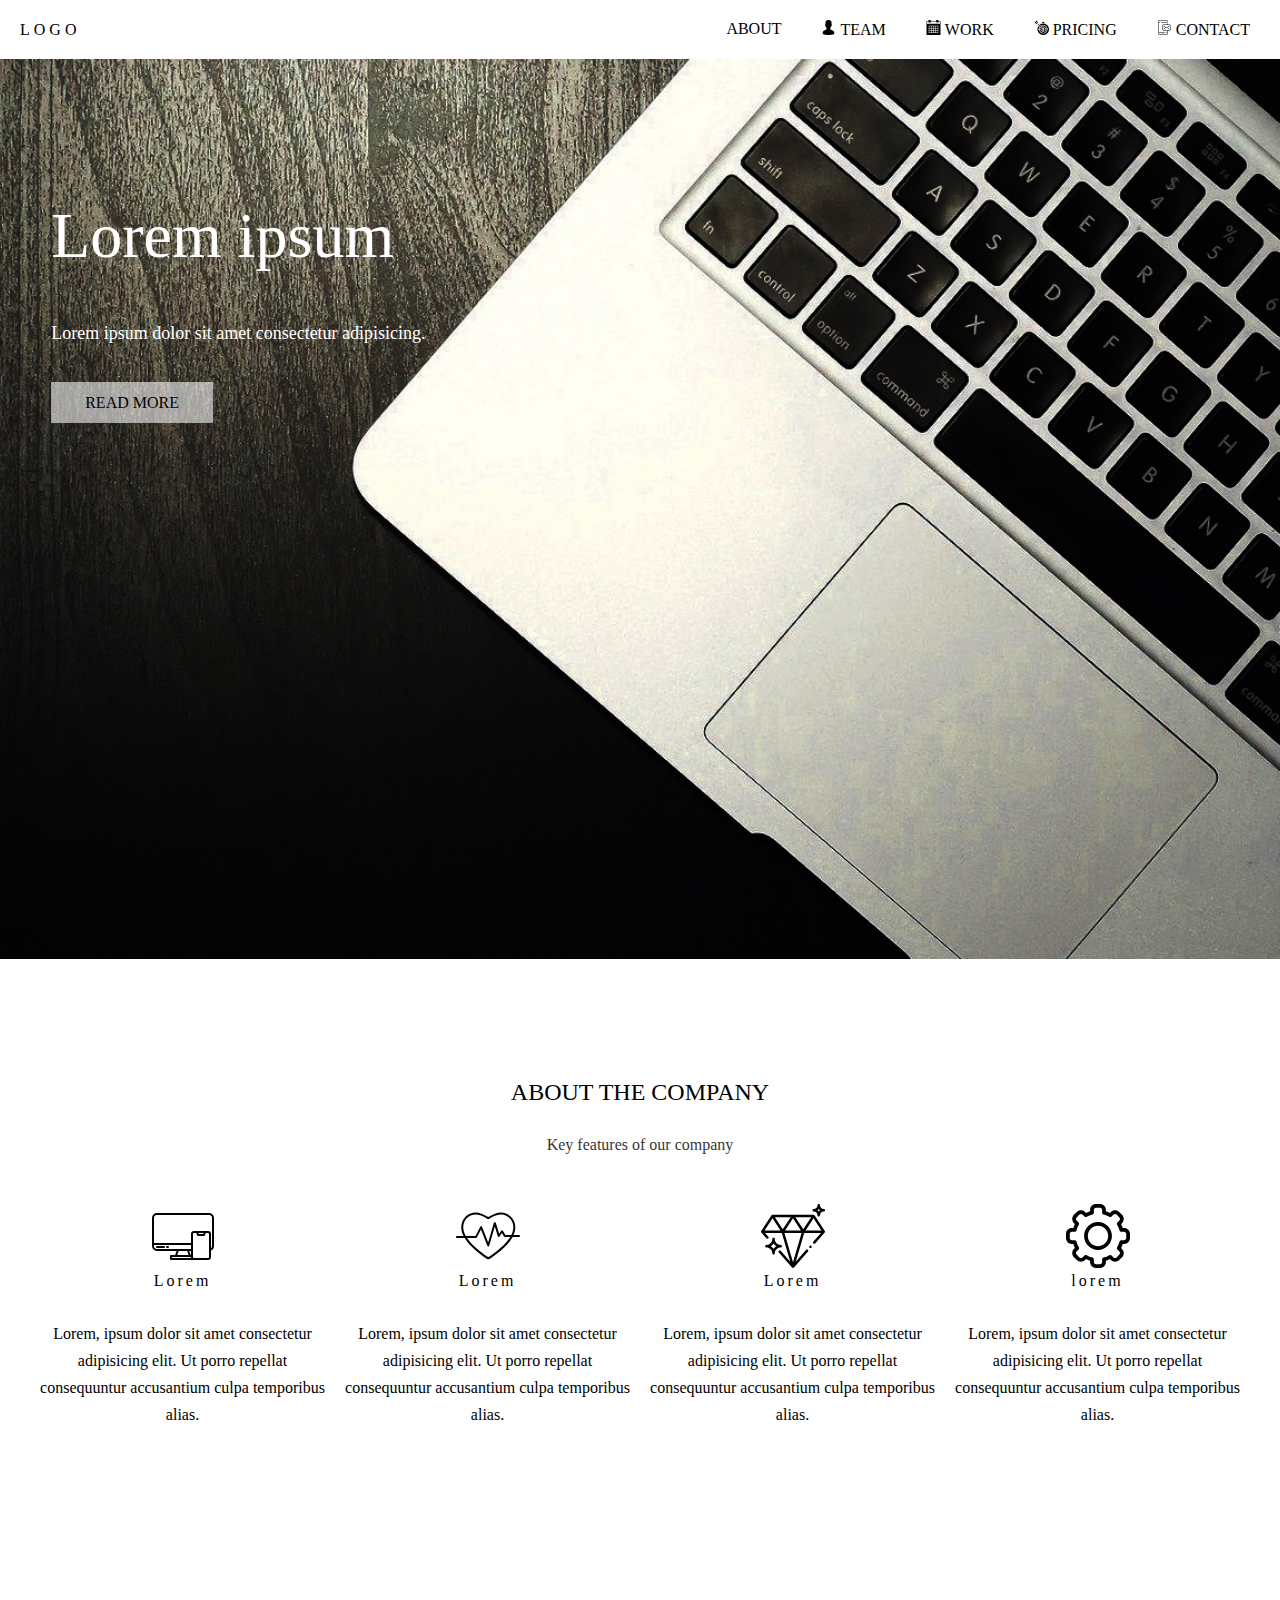
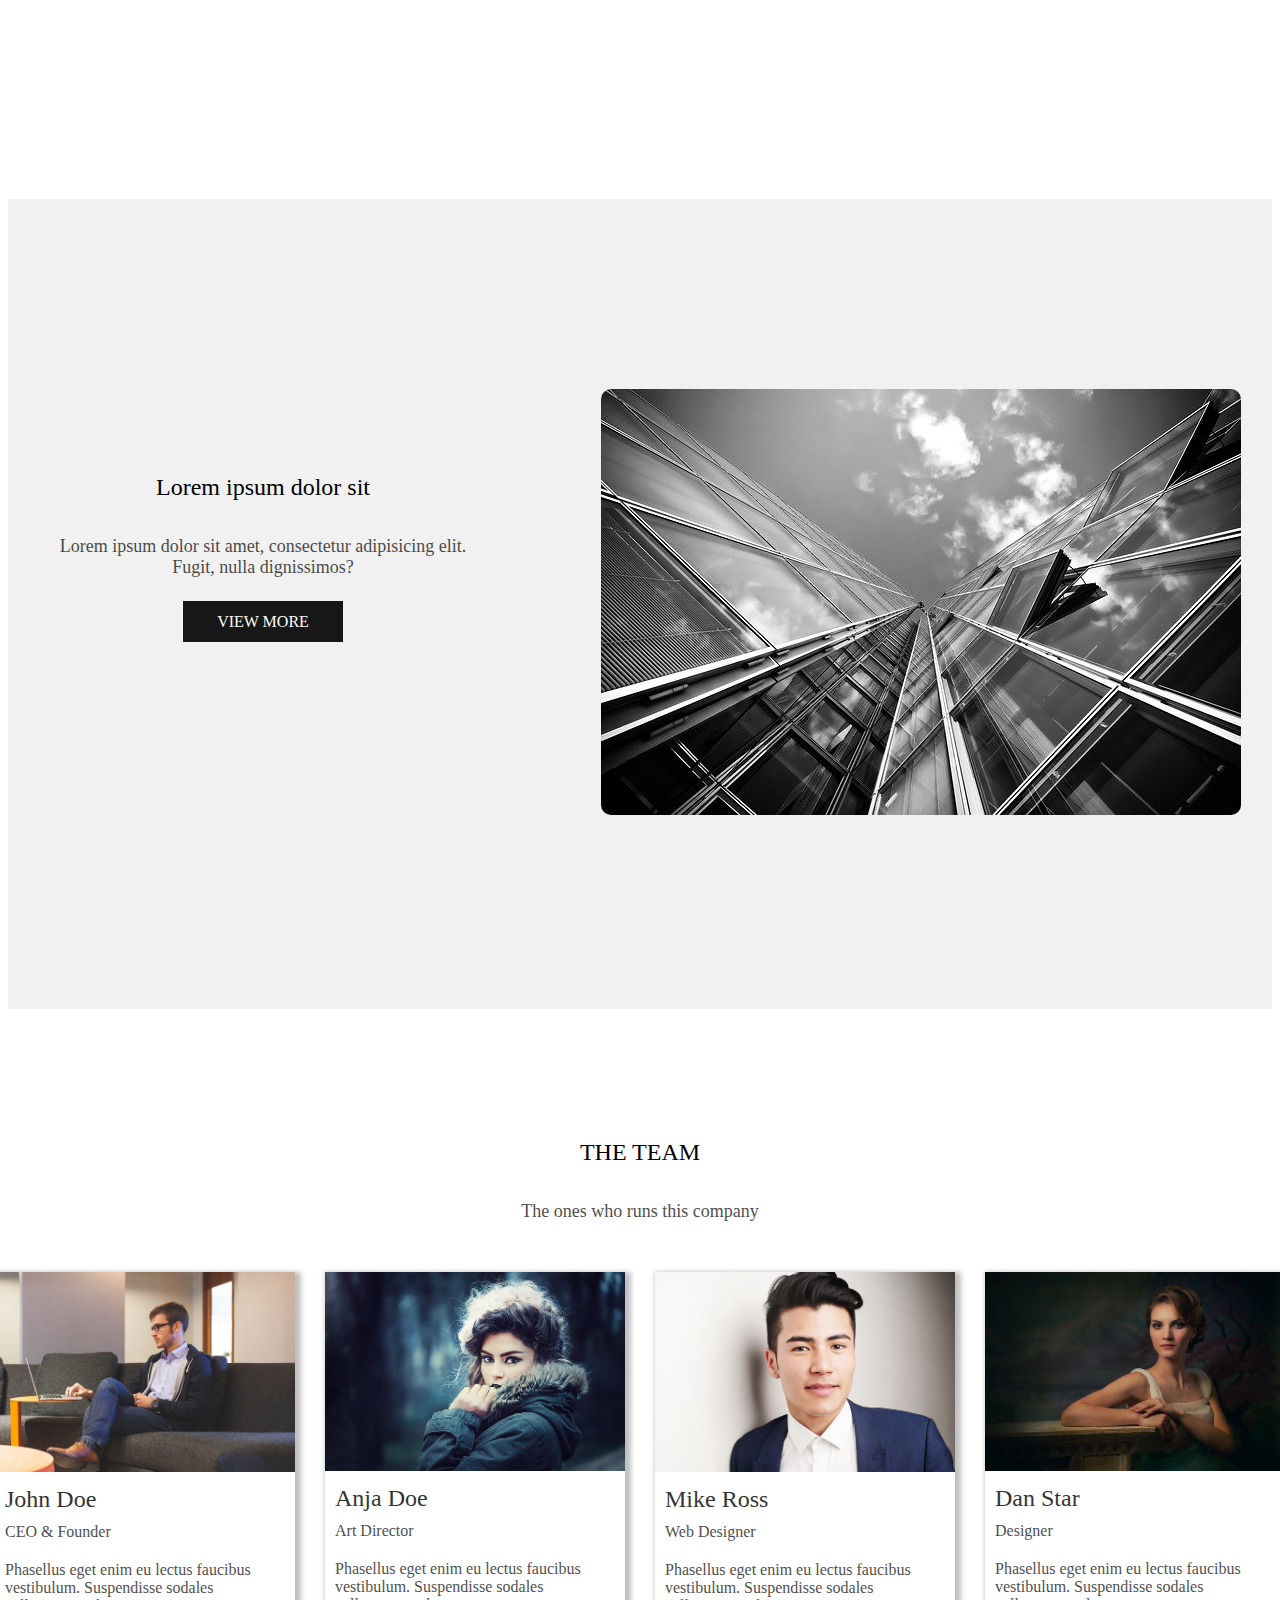
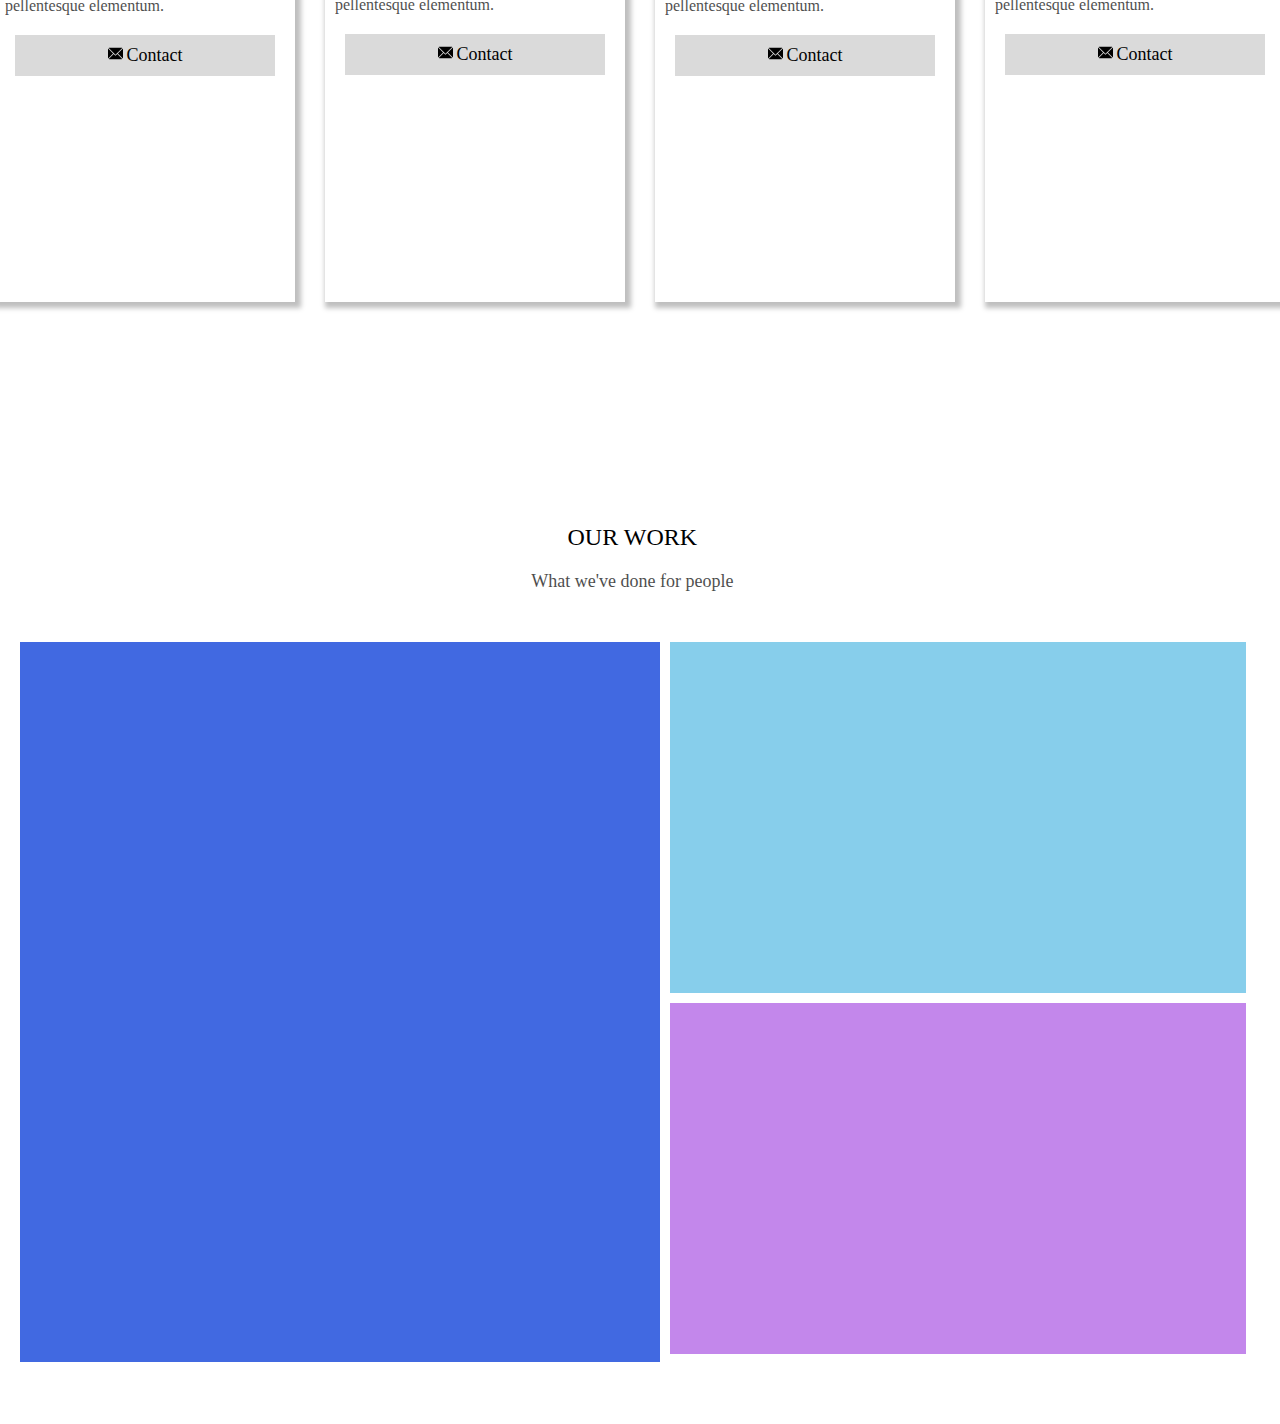
==== index.html @ d4c06331 "Meu primeiro commit" ====
<!DOCTYPE html>
<html lang="pt-br">

<head>
	<meta charset="utf-8">
	<title>Site</title>
	<link rel="stylesheet" href="css/style.css">
</head>

<body>

	<div class="container">

		<!-- Header -->
		<header class="header">
			<div class="container">
				<a href="/">Logo</a>
				<nav>
					<ul class="menu">
						<li>
							<a href="/">About</a>
						</li>
						<li>
							<a href="/">
								<i>
									<img src="img/user.svg" alt="Team" class="icon">
								</i>
								Team
							</a>
						</li>
						<li>
							<a href="/">
								<i>
									<img src="img/calendar.svg" alt="Work" class="icon">
								</i>
								Work
							</a>
						</li>
						<li>
							<a href="/">
								<i>
									<img src="img/target.svg" alt="Pricing" class="icon">
								</i>
								Pricing
							</a>
						</li>
						<li>
							<a href="/">
								<i>
									<img src="img/sms.svg" alt="Contact" class="icon">
								</i>
								Contact
							</a>
						</li>
					</ul>
				</nav>
			</div>
		</header>
		<!-- End Header -->

		<!-- Main -->
		<main class="main">
			<section>
				<div class="principal">
					<div class="content-principal">
						<div class="box-principal">
							<span>Lorem ipsum</span>
							<p>Lorem ipsum dolor sit amet consectetur adipisicing.</p>
							<a href="/">Read more</a>
						</div>
					</div>
				</div>
			</section>

			<!-- Second Section-->
			<section>
				<div class="second">
					<h3>About the company</h3>
					<p>Key features of our company</p>

					<div class="second-container">

						<!-- Icon 1 -->
						<div class="icon-1">
							<img src="img/responsive.svg" alt="responsive" class="icons">
							<h4>Lorem</h4>
							<p>Lorem, ipsum dolor sit amet consectetur adipisicing elit. Ut porro repellat consequuntur accusantium
								culpa
								temporibus alias.</p>
						</div>

						<!-- Icon 2 -->
						<div class="icon-2">
							<img src="img/heart.svg" alt="responsive" class="icons">
							<h4>Lorem</h4>
							<p>Lorem, ipsum dolor sit amet consectetur adipisicing elit. Ut porro repellat consequuntur accusantium
								culpa
								temporibus alias.</p>
						</div>

						<!-- Icon 3 -->
						<div class="icon-3">
							<img src="img/diamond.svg" alt="responsive" class="icons">
							<h4>Lorem</h4>
							<p>Lorem, ipsum dolor sit amet consectetur adipisicing elit. Ut porro repellat consequuntur accusantium
								culpa
								temporibus alias.</p>
						</div>

						<!-- Icon 4 -->
						<div class="icon-4">
							<img src="img/cog.svg" alt="responsive" class="icons">
							<h4>lorem</h4>
							<p>Lorem, ipsum dolor sit amet consectetur adipisicing elit. Ut porro repellat consequuntur accusantium
								culpa
								temporibus alias.</p>
						</div>

					</div>
				</div>
			</section>
			<!-- End Second Section -->

			<!-- Terceira  Section -->
			<section>
				<div class="terceiro">

					<div class="terceiro-container">
						<div class="content-terceiro">
							<h3>Lorem ipsum dolor sit</h3>
							<p>Lorem ipsum dolor sit amet, consectetur adipisicing elit. Fugit, nulla dignissimos?</p>
							<a href="/">View More</a>
						</div>
					</div>

					<div class="img-terceiro">
						<img src="img/picture/architecture-1727807_640.jpg" alt="cellphone">
					</div>
				</div>
			</section>
			<!-- End Terceira Section -->


			<!-- Four Section -->
			<section>
				<div class="four">
					<h3>The Team</h3>
					<p>The ones who runs this company</p>

					<!-- Four-Container -->
					<div class="four-container">

						<!-- Four 1 -->
						<div class="four-1">
							<div class="img-four-1">
								<img src="img/person/man-4.jpg" alt="man">
							</div>
							<h3>John Doe</h3>
							<p>CEO & Founder</p>
							<p>Phasellus eget enim eu lectus faucibus vestibulum. Suspendisse sodales pellentesque elementum.</p>
							<a href="/">
								<i>
									<img src="img/mail.svg" alt="e-mail" class="icon">
								</i>
								<span>Contact</span>
							</a>
						</div>

						<!-- Four 2 -->
						<div class="four-2">
							<div class="img-four-2">
								<img src="img/person/woman-3.jpg" alt="woman">
							</div>
							<h3>Anja Doe</h3>
							<p>Art Director</p>
							<p>Phasellus eget enim eu lectus faucibus vestibulum. Suspendisse sodales pellentesque elementum.</p>
							<a href="">
								<i>
									<img src="img/mail.svg" alt="e-mail" class="icon">
								</i>
								<span>Contact</span>
							</a>
						</div>

						<!-- Four 3-->
						<div class="four-3">
							<div class="img-four-3">
								<img src="img/person/man-3.jpg" alt="man">
							</div>
							<h3>Mike Ross</h3>
							<p>Web Designer</p>
							<p>Phasellus eget enim eu lectus faucibus vestibulum. Suspendisse sodales pellentesque elementum.</p>
							<a href="">
								<i>
									<img src="img/mail.svg" alt="e-mail" class="icon">
								</i>
								<span>Contact</span>
							</a>
						</div>

						<!-- Four 4 -->
						<div class="four-4">
							<div class="img-four-4">
								<img src="img/person/woman-4.jpg" alt="man">
							</div>
							<h3>Dan Star</h3>
							<p>Designer</p>
							<p>Phasellus eget enim eu lectus faucibus vestibulum. Suspendisse sodales pellentesque elementum.</p>
							<a href="">
								<i>
									<img src="img/mail.svg" alt="e-mail" class="icon">
								</i>
								<span>Contact</span>
							</a>
						</div>
					</div>
				</div>
			</section>
			<!-- End Four Section -->

			<!-- Five Section -->
			<section>
				<div class="five">
					<h3>Our Work</h3>
					<p>What we've done for people</p>
					<div class="five-container">
						<div class="five-img-1">
							<!-- <img src="img/picture/cellphone-1.jpg" alt="Cellphone"> -->
						</div>
						<div class="five-img-2">
							<!-- <img src="img/picture/cellphone-2.jpg" alt="Cellphone"> -->
						</div>
						<div class="five-img-3">
							<!-- <img src="img/picture/notebook-1.jpg" alt="Notebook"> -->
						</div>
					</div>
				</div>
			</section>











		</main>
		<!-- End main -->

		<footer></footer>
	</div>
	<!-- End Container -->

	<script src=" https://ajax.googleapis.com/ajax/libs/jquery/3.4.1/jquery.min.js"> </script>
	<script src="js/jquery.js">
	</script> <!-- biblioteca -->
	<script src="js/script.js"></script>
	<script src="js/jquery.translate.js"></script> <!-- biblioteca -->
	<script src="js/translate.js"></script>
</body>

</html>
---- css/style.css ----
/* Geral */
* {
	margin:0;
	padding: 0;
	box-sizing: border-box;
	list-style: none;
	text-decoration: none;
	font-family: -apple-system, BlinkMacSystemFont, 'Segoe UI', Roboto, Oxygen, Ubuntu, Cantarell, 'Open Sans', 'Helvetica Neue', sans-serifs;
}

a{
	color: #000;
}

/* Individual */	
.container {
	display:grid;
	grid-template-areas: 
			"header header header"
			"main main main"
			"footer footer footer";
}

/* Header */
.header {
	grid-area:header;
}

header .container {
	display:flex;
	align-items:center;
	justify-content: space-between;
	padding:10px;
}

.header .container a {
	text-transform: uppercase;
}

.header .menu {
	display: flex;
}

.menu li {
	margin:0 10px;
}

.menu li a {
	/* border-bottom:1px solid red; */
	display: block;
	padding: 10px;
}

.header .container > 	a {
	letter-spacing: 4px;
	margin:0 10px;
}

.icon {
	height: 15px;
}


/* Main */
.main {
	grid-area:main;
}


/* Principal */
.principal {
	height: 100vh;
	background-image: url("../img/picture/laptop.jpg");
	background-position: center;
	background-size: cover;
	background-repeat: no-repeat;
	min-height: 100%;
	position: relative;
	margin-bottom:120px;
}

.principal .content-principal {
	position: absolute;
	transform: translate(0%,70%);
	height: 200px;
	text-align: left;
	margin: 0% 65% 0% 4%;
	/* background-color: rgb(100, 0, 0); */
}

.content-principal span {
	font-size: 64px;
	color:rgb(255, 255, 255);
}

.content-principal p {
	font-size: 18px;
	color:rgb(255, 255, 255);
	margin-bottom: 50px;
	margin-top: 50px;
}

.content-principal a {
	background-color: rgba(255, 255, 255, 0.582);
	padding: 12px 34px;
	font-weight: 500;
	text-transform: uppercase;
}


/* Second  Section*/
.second {
	max-width: 1200px;
	/* background-color: aquamarine; */
	margin:0 auto;
	height: 80vh;
}

.second h3 {
	font-size: 24px;
	text-align: center;
	margin-bottom: 30px;
	font-weight: 500;
	text-transform: uppercase;
}

.second > p {
	text-align:center;
	margin-bottom: 50px;
	opacity: 0.8;
}


.second-container h4 {
	font-weight: 500;
	letter-spacing: 3px;
	margin-bottom:30px;
}

.second-container {
	display:grid;
	grid-template-areas: "icon-1 icon-2 icon-3 icon-4" "icon-1 icon-2 icon-3 icon-4";
	grid-gap:20px;
}

.icon-1{grid-area: icon-1;text-align: center}
.icon-2{grid-area: icon-2;text-align: center;}
.icon-3{grid-area: icon-3;text-align: center}
.icon-4{grid-area: icon-4;text-align: center}


.icons {
	width: 64px;
	height: 64px;
}

.second-container p {
	line-height: 27px;
}


/* Terceiro Section*/
.terceiro {
	width:98.8vw;
	height: 90vh;
	background-color: #f1f1f1 !important;
	display:grid;
	grid-template-areas: "content img";
	grid-gap: 50px;
	justify-content: center;
	align-items: center;
	margin:0 auto;
	margin-bottom:130px;
}

.terceiro-container {
	grid-area: content;
	/* background-color: royalblue; */
	width:40vw;
	height: 40vh;
}

.content-terceiro {
	/* background-color: tomato; */
	width: 35vw;
	text-align: center;	
	margin-top:50px;
}

.content-terceiro > h3 {
	margin-bottom: 35px;
	font-size:24px;
	font-weight: 500;
}

.content-terceiro > p {
	margin-bottom: 35px;
	font-size: 18px;
	opacity: 0.7;
}

.content-terceiro > a {
	background-color: rgb(24, 23, 23);
	padding: 12px 34px;
	font-weight: 500;
	text-transform: uppercase;
	color:white;
}

.img-terceiro > img{
	grid-area: img;	
	border-radius:10px;
}

/* Four Section */
.four {
	width:98.8vw;
	height: 95vh;
	margin:0 auto;
	margin-bottom:130px;
	/* background-color: aquamarine; */
}

.four > h3 {
	margin-bottom: 35px;
	font-size:24px;
	font-weight: 500;
	text-align: center;
	text-transform: uppercase;
}

.four > p {
	text-align: center;
	font-size: 18px;
	margin-bottom:50px;
	opacity: 0.7;
}

.four-container {
	display:grid;
	grid-template-areas:"div1 div2 div3 div4";
	grid-gap: 30px;
	justify-content: center;;
}
 
.four-1 {
	grid-area:div1;
	background-color: rgb(255, 255, 255);
	width:300px;
	height: 70vh;
	box-shadow: 3px 3px 5px 3px rgba(0, 0, 0, 0.253);
}

.four-2 {
	grid-area:div2;
	background-color: rgb(255, 255, 255);
	width:300px;
	height: 70vh;
	box-shadow: 3px 3px 5px 3px rgba(0, 0, 0, 0.253);
}

.four-3 {
	grid-area:div3;
	background-color: rgb(255, 255, 255);
	width:300px;
	height: 70vh;
	box-shadow: 3px 3px 5px 3px rgba(0, 0, 0, 0.253);
}

.four-4 {
		
	background-color: rgb(255, 255, 255);
	width:300px;
	height: 70vh;
	box-shadow: 3px 3px 5px 3px rgba(0, 0, 0, 0.253);
}

.img-four-1 img {	width:300px;}
.img-four-2 img {	width:300px;}
.img-four-3 img {	width:300px;}
.img-four-4 img {	width:300px;}


.four-1 h3, .four-2 h3, .four-3 h3, .four-4 h3 {
	font-weight: 500;
	font-size: 24px;
	margin:10px 0 10px 10px;
	opacity: 0.8;
} 

.four-1 p, .four-2 p, .four-3 p, .four-4 p{
	margin:10px 0 20px 10px;	
	opacity: 0.7;
}

.four-container a {
	display: block;
	background-color: rgba(0, 0, 0, 0.144);
	margin:0px 20px;
	text-align: center;	
	padding:10px 0px;
}

.four-container span {
	font-size: 18px;
}


/* Section Five */
.five {
	width: 98.8vw;
	height: 100vh;
	/* background-color: sienna; */
}

.five > h3 {
	text-align:center;
	font-weight: 500;
	font-size: 24px;
	text-transform: uppercase;
	margin-bottom: 20px;
}

.five > p { 
	text-align: center;
	font-size: 18px;
	opacity: 0.7;
	margin-bottom: 50px;
}

	.five-container {
		display:grid;
		grid-template-columns: 1fr 1fr;
		gap: 10px;
		/* background-color: springgreen; */
		padding:0 20px;
	}

 .five-img-1 {
		grid-row: 1/4;
		background-color: royalblue;
		width: 50vw;
		height: 80vh;
	}

	.five-img-2 {
		width: 45vw;
		height: 39vh;
		background-color: skyblue;
	}

	.five-img-3 {
		width: 45vw;
		height: 39vh;
		background-color: rgb(195, 135, 235);
	}








/* RESPONSIVIDADE */

/* Media Screen - Tablet*/
@media screen and (max-width:850px) {
	.container {
		grid-template-areas: 
			"header header"
			"main main"
			"footer footer";
	}
	
	.box-principal {
		width: 90vw;
		height: 42vh;
		text-align: center;
		box-shadow: 0px 20px 50px 0px rgb(0, 0, 0);
		background-color: rgba(0, 0, 0, 0.404);
		border-radius: 8px;
		padding-top: 5px;
	}

	.second-container {
		display:grid;
		grid-template-areas: "icon-1 icon-2" "icon-3 icon-4";
		grid-gap:40px;
	}

	.icon-1{grid-area: icon-1;text-align: center;font-size:16px	;}
	.icon-2{grid-area: icon-2;text-align: center;font-size:16px}
	.icon-3{grid-area: icon-3;text-align: center;font-size:16px}
	.icon-4{grid-area: icon-4;text-align: center;font-size:16px}

	.principal{margin-bottom:60px}

	.second {
		height: 100vh;
	}
}
/* Media Screen - Tablet */





/* Media Screen Cellphone */
@media screen and (max-width:660px) {
	.container {
		grid-template-areas: 
			"header"
			"main"
			"footer";
	}
/* 	
	.box-principal {
		width: 90vw;
		height: 42vh;
		text-align: center;
		box-shadow: 0px 20px 50px 0px rgb(0, 0, 0);
		background-color: rgba(0, 0, 0, 0.404);
		border-radius: 8px;
		padding-top: 5px;
	} */

	.second-container {
		display:grid;
		grid-template-areas: "icon-1" "icon-2" "icon-3" "icon-4";
		grid-gap:40px;
	}

	.icon-1{grid-area: icon-1;text-align: center;font-size:16px	;}
	.icon-2{grid-area: icon-2;text-align: center;font-size:16px}
	.icon-3{grid-area: icon-3;text-align: center;font-size:16px}
	.icon-4{grid-area: icon-4;text-align: center;font-size:16px}

	.principal{margin-bottom:60px}

	.second {
		height: 160vh;
		background-color: royalblue;
	}
}
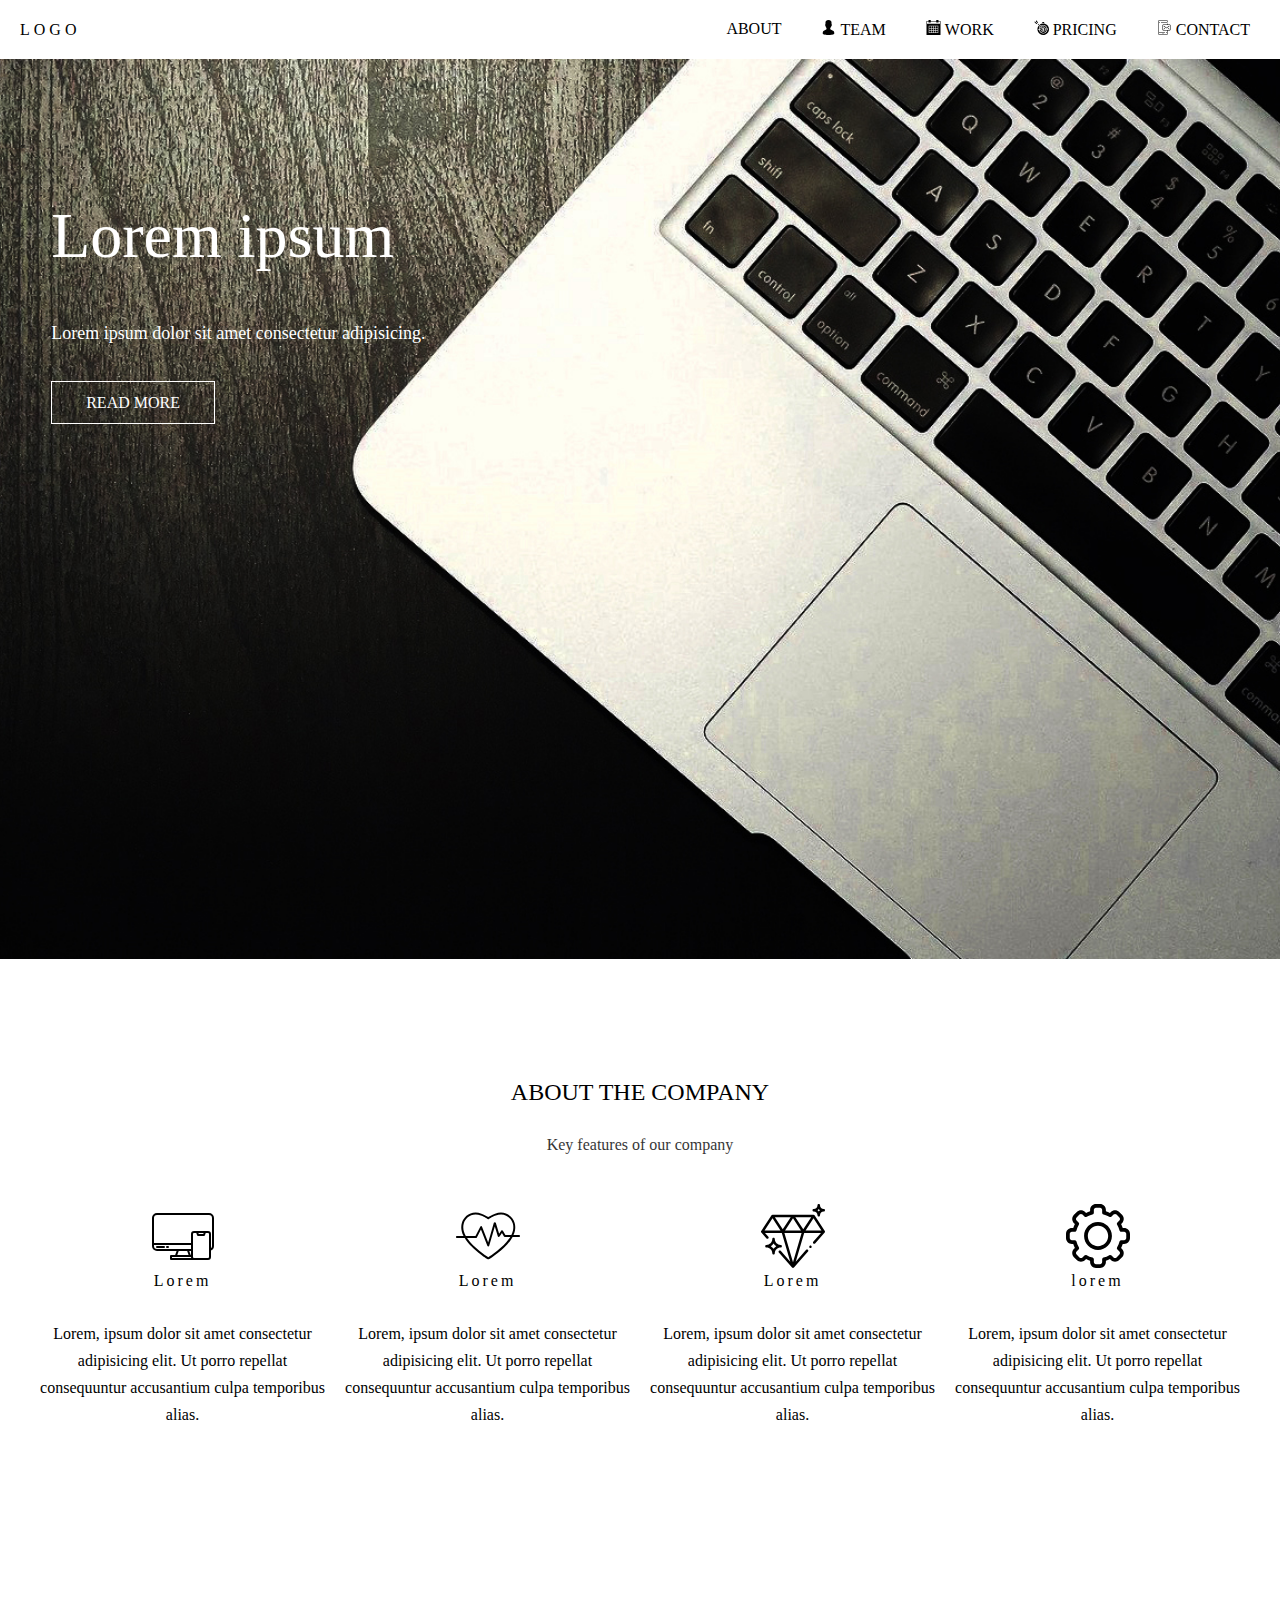
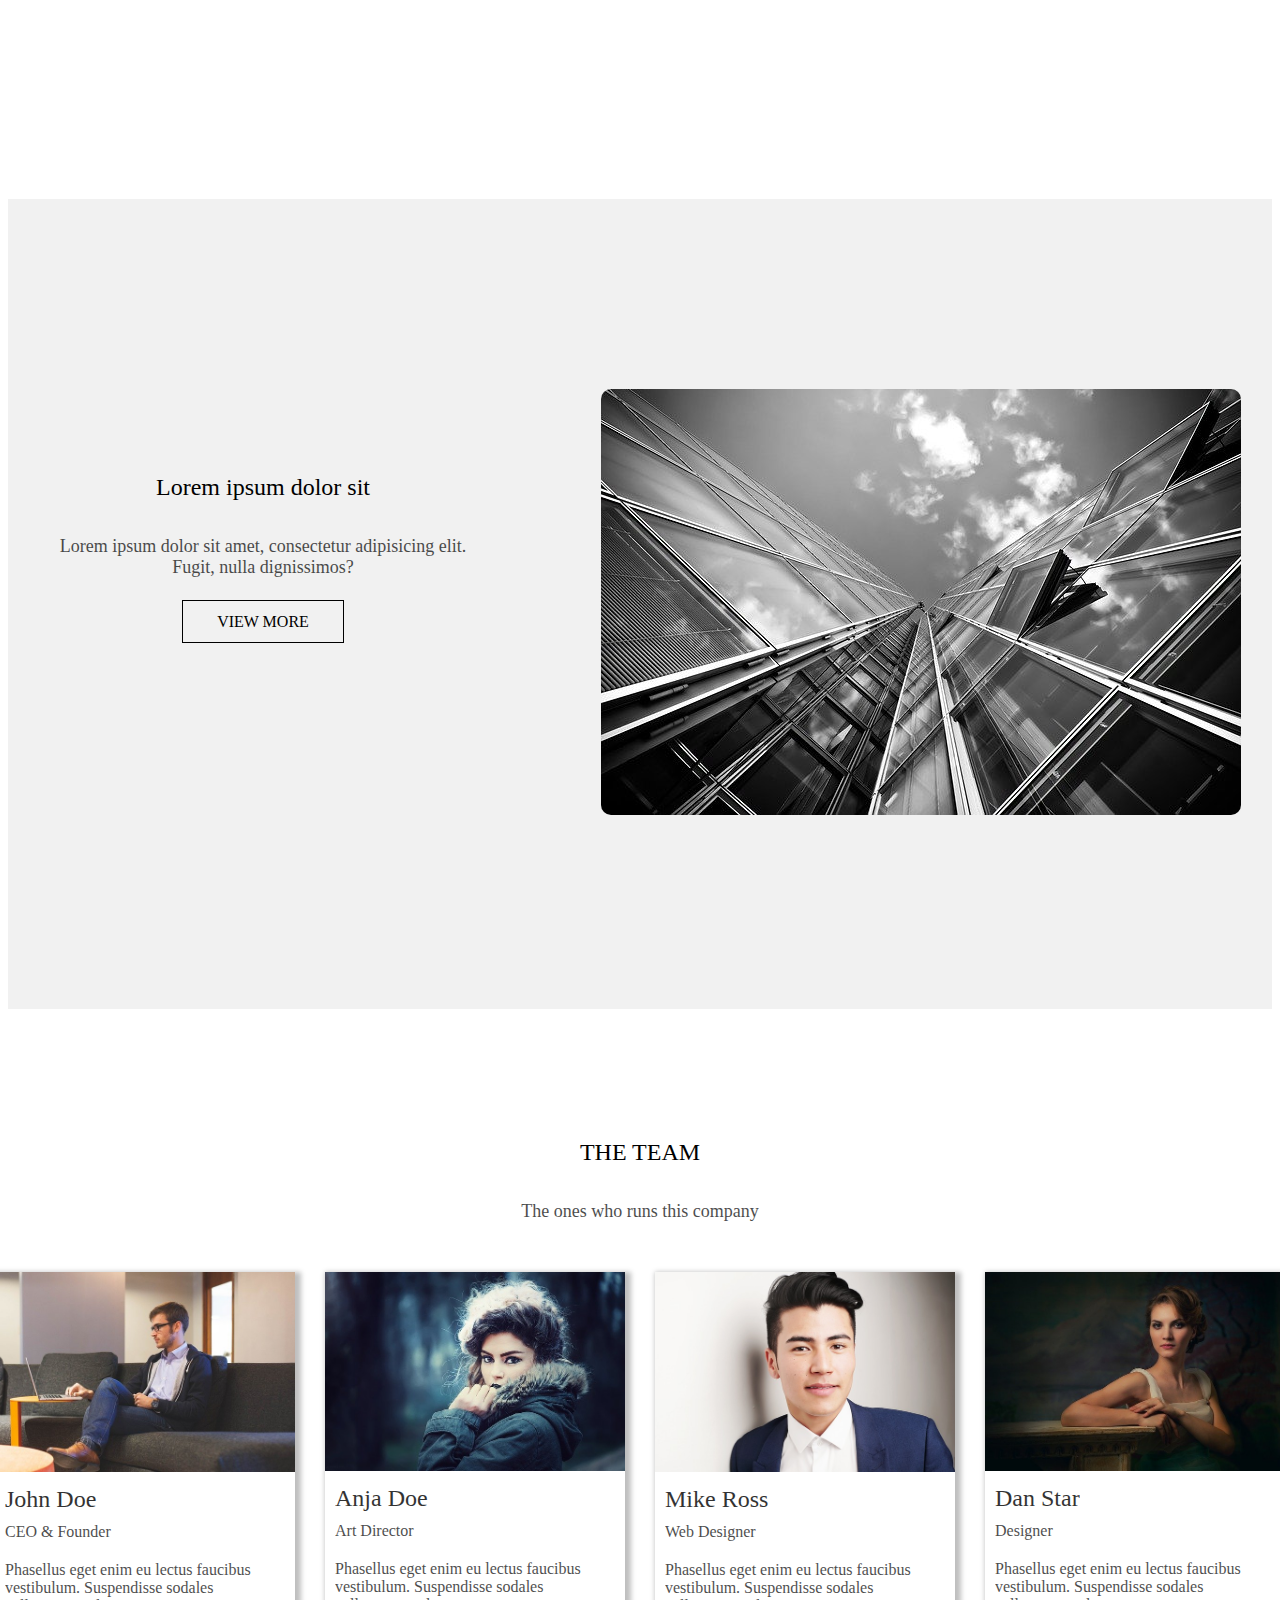
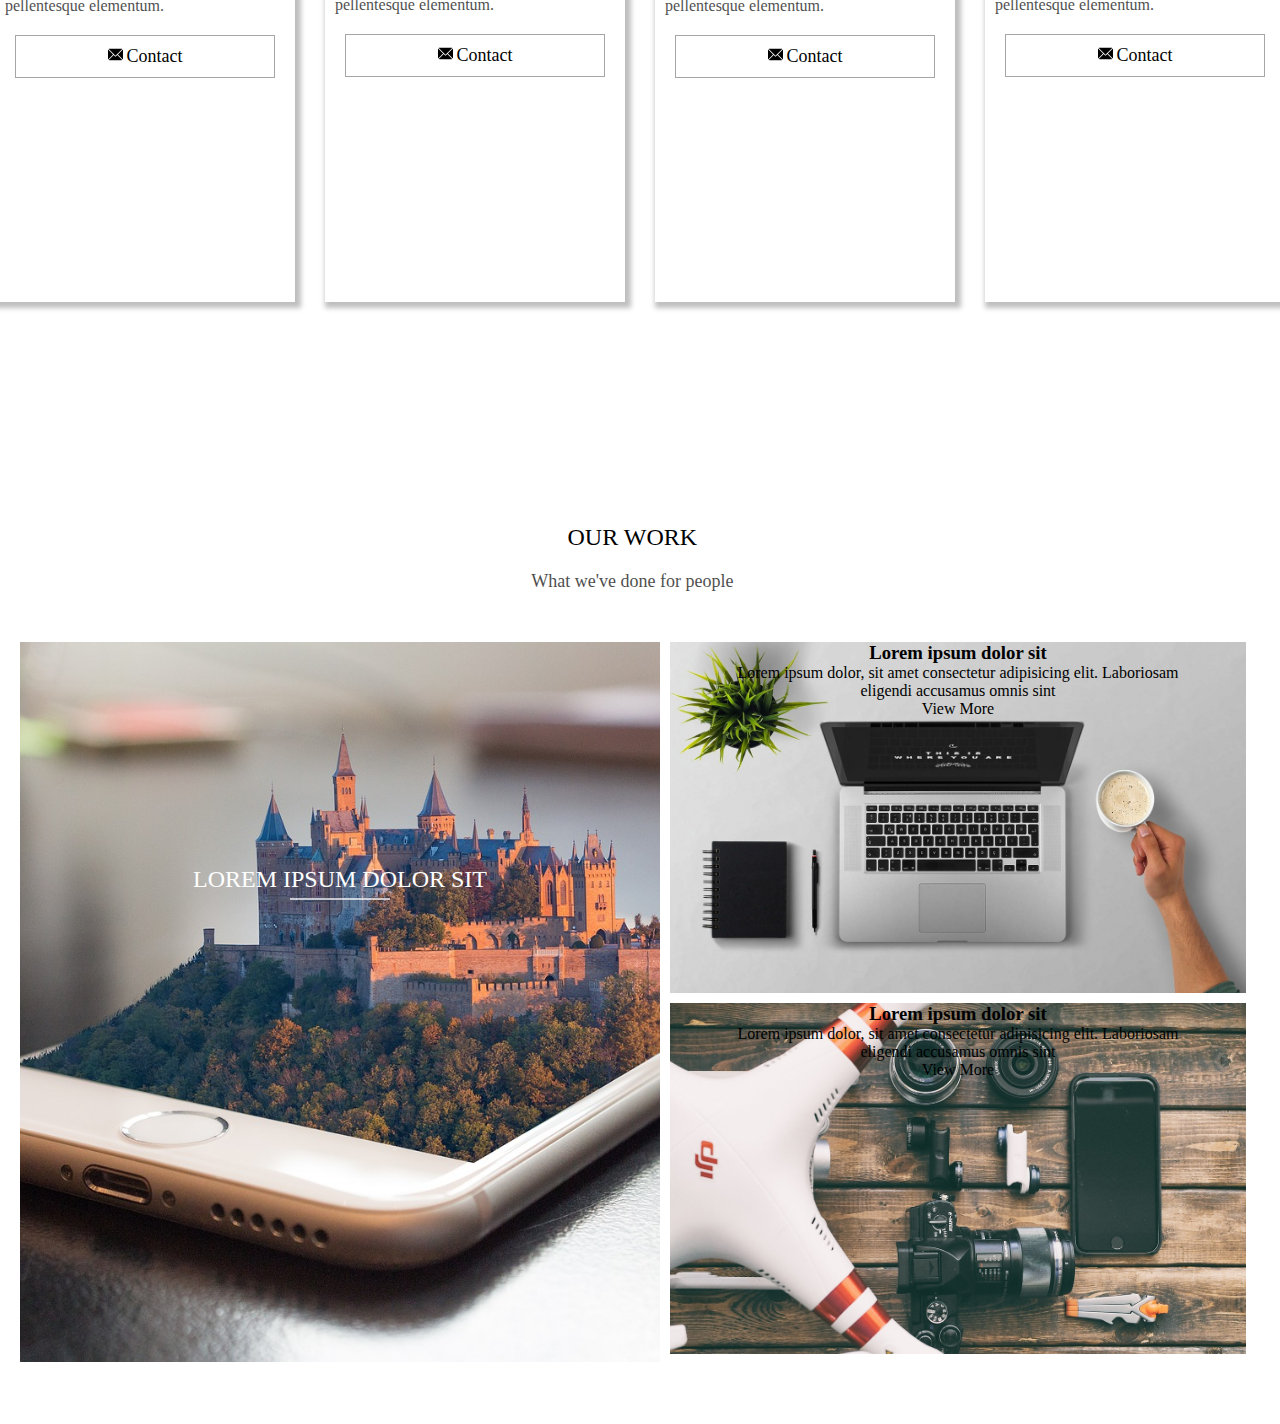
==== commit b5993042: "Implementação da div 5" ====
--- a/index.html
+++ b/index.html
@@ -66,7 +66,7 @@
 						<div class="box-principal">
 							<span>Lorem ipsum</span>
 							<p>Lorem ipsum dolor sit amet consectetur adipisicing.</p>
-							<a href="/">Read more</a>
+							<a href="/">Read More</a>
 						</div>
 					</div>
 				</div>
@@ -225,13 +225,28 @@
 					<p>What we've done for people</p>
 					<div class="five-container">
 						<div class="five-img-1">
-							<!-- <img src="img/picture/cellphone-1.jpg" alt="Cellphone"> -->
+							<div class="content-five">
+								<h3>Lorem ipsum dolor sit</h3>
+								<!-- <p>Lorem ipsum dolor, sit amet consectetur adipisicing elit. Laboriosam eligendi accusamus omnis sint
+								</p>
+								<a href="/">View More</a> -->
+							</div>
 						</div>
 						<div class="five-img-2">
-							<!-- <img src="img/picture/cellphone-2.jpg" alt="Cellphone"> -->
+							<div class="content-five">
+								<h3>Lorem ipsum dolor sit</h3>
+								<p>Lorem ipsum dolor, sit amet consectetur adipisicing elit. Laboriosam eligendi accusamus omnis sint
+								</p>
+								<a href="/">View More</a>
+							</div>
 						</div>
 						<div class="five-img-3">
-							<!-- <img src="img/picture/notebook-1.jpg" alt="Notebook"> -->
+							<div class="content-five">
+								<h3>Lorem ipsum dolor sit</h3>
+								<p>Lorem ipsum dolor, sit amet consectetur adipisicing elit. Laboriosam eligendi accusamus omnis sint
+								</p>
+								<a href="/">View More</a>
+							</div>
 						</div>
 					</div>
 				</div>
--- a/css/style.css
+++ b/css/style.css
@@ -61,7 +61,7 @@
 }
 
 
-/* Main */
+																							/*		 Main			 */
 .main {
 	grid-area:main;
 }
@@ -101,14 +101,15 @@
 }
 
 .content-principal a {
-	background-color: rgba(255, 255, 255, 0.582);
 	padding: 12px 34px;
 	font-weight: 500;
 	text-transform: uppercase;
-}
-
-
-/* Second  Section*/
+	color:white;
+	border:1px solid white;
+}
+
+
+																					/*		 Second			*/
 .second {
 	max-width: 1200px;
 	/* background-color: aquamarine; */
@@ -157,9 +158,8 @@
 .second-container p {
 	line-height: 27px;
 }
-
-
-/* Terceiro Section*/
+																					/*		 Terceiro			*/
+
 .terceiro {
 	width:98.8vw;
 	height: 90vh;
@@ -200,11 +200,12 @@
 }
 
 .content-terceiro > a {
-	background-color: rgb(24, 23, 23);
+	/* background-color: rgb(24, 23, 23); */
 	padding: 12px 34px;
 	font-weight: 500;
-	text-transform: uppercase;
-	color:white;
+	/* color:white; */
+	border:1px solid black; 
+	text-transform: uppercase;
 }
 
 .img-terceiro > img{
@@ -212,7 +213,7 @@
 	border-radius:10px;
 }
 
-/* Four Section */
+																						/*		 Four			*/
 .four {
 	width:98.8vw;
 	height: 95vh;
@@ -295,7 +296,7 @@
 
 .four-container a {
 	display: block;
-	background-color: rgba(0, 0, 0, 0.144);
+	border:1px solid rgba(0, 0, 0, 0.349);
 	margin:0px 20px;
 	text-align: center;	
 	padding:10px 0px;
@@ -306,11 +307,10 @@
 }
 
 
-/* Section Five */
+																						/*		 Five			*/
 .five {
 	width: 98.8vw;
 	height: 100vh;
-	/* background-color: sienna; */
 }
 
 .five > h3 {
@@ -332,37 +332,74 @@
 		display:grid;
 		grid-template-columns: 1fr 1fr;
 		gap: 10px;
-		/* background-color: springgreen; */
 		padding:0 20px;
 	}
 
  .five-img-1 {
 		grid-row: 1/4;
-		background-color: royalblue;
+		background-image: url(../img/picture/mobile-phone-1875813_1280.jpg);
+		background-position:center;
+		background-size: cover;
 		width: 50vw;
 		height: 80vh;
+		cursor: pointer;
 	}
 
 	.five-img-2 {
 		width: 45vw;
 		height: 39vh;
-		background-color: skyblue;
+		background-image: url(../img/picture/laptop-1205256_1280.jpg);
+		background-position:center;
+		background-size: cover;
+		cursor: pointer;
 	}
 
 	.five-img-3 {
 		width: 45vw;
 		height: 39vh;
-		background-color: rgb(195, 135, 235);
-	}
-
-
-
-
-
-
-
-
-/* RESPONSIVIDADE */
+		background-image: url(../img/picture/technology-2589463_1280.jpg);
+		background-position:center;
+		background-size: cover;
+		cursor: pointer;
+	}
+
+	.content-five {
+		height: 100%;
+		text-align: center;
+		padding:0 50px;
+		/* background-color: brown; */
+	}
+
+	.five-img-1 {
+		padding-top: 35%;
+	}
+
+	.five-img-1 .content-five > h3 {
+		font-weight: 500;
+		text-transform: uppercase;
+		color:white;
+		font-size: 24px;
+		/* border-bottom: 1px solid rgb(233, 225, 225); */
+	}
+
+	.five-img-1 .content-five > h3::after {
+		content: "";
+		width: 100px;
+		height: 2px;
+		display: block;
+		background-color: rgba(255, 255, 255, 0.678);
+		margin: 5px auto;
+	}	
+
+	.five-img-1 .content-five > p {
+		color:white;
+		font-size: 18px;
+	}
+
+
+
+
+																			/* 		RESPONSIVIDADE 			*/
 
 /* Media Screen - Tablet*/
 @media screen and (max-width:850px) {
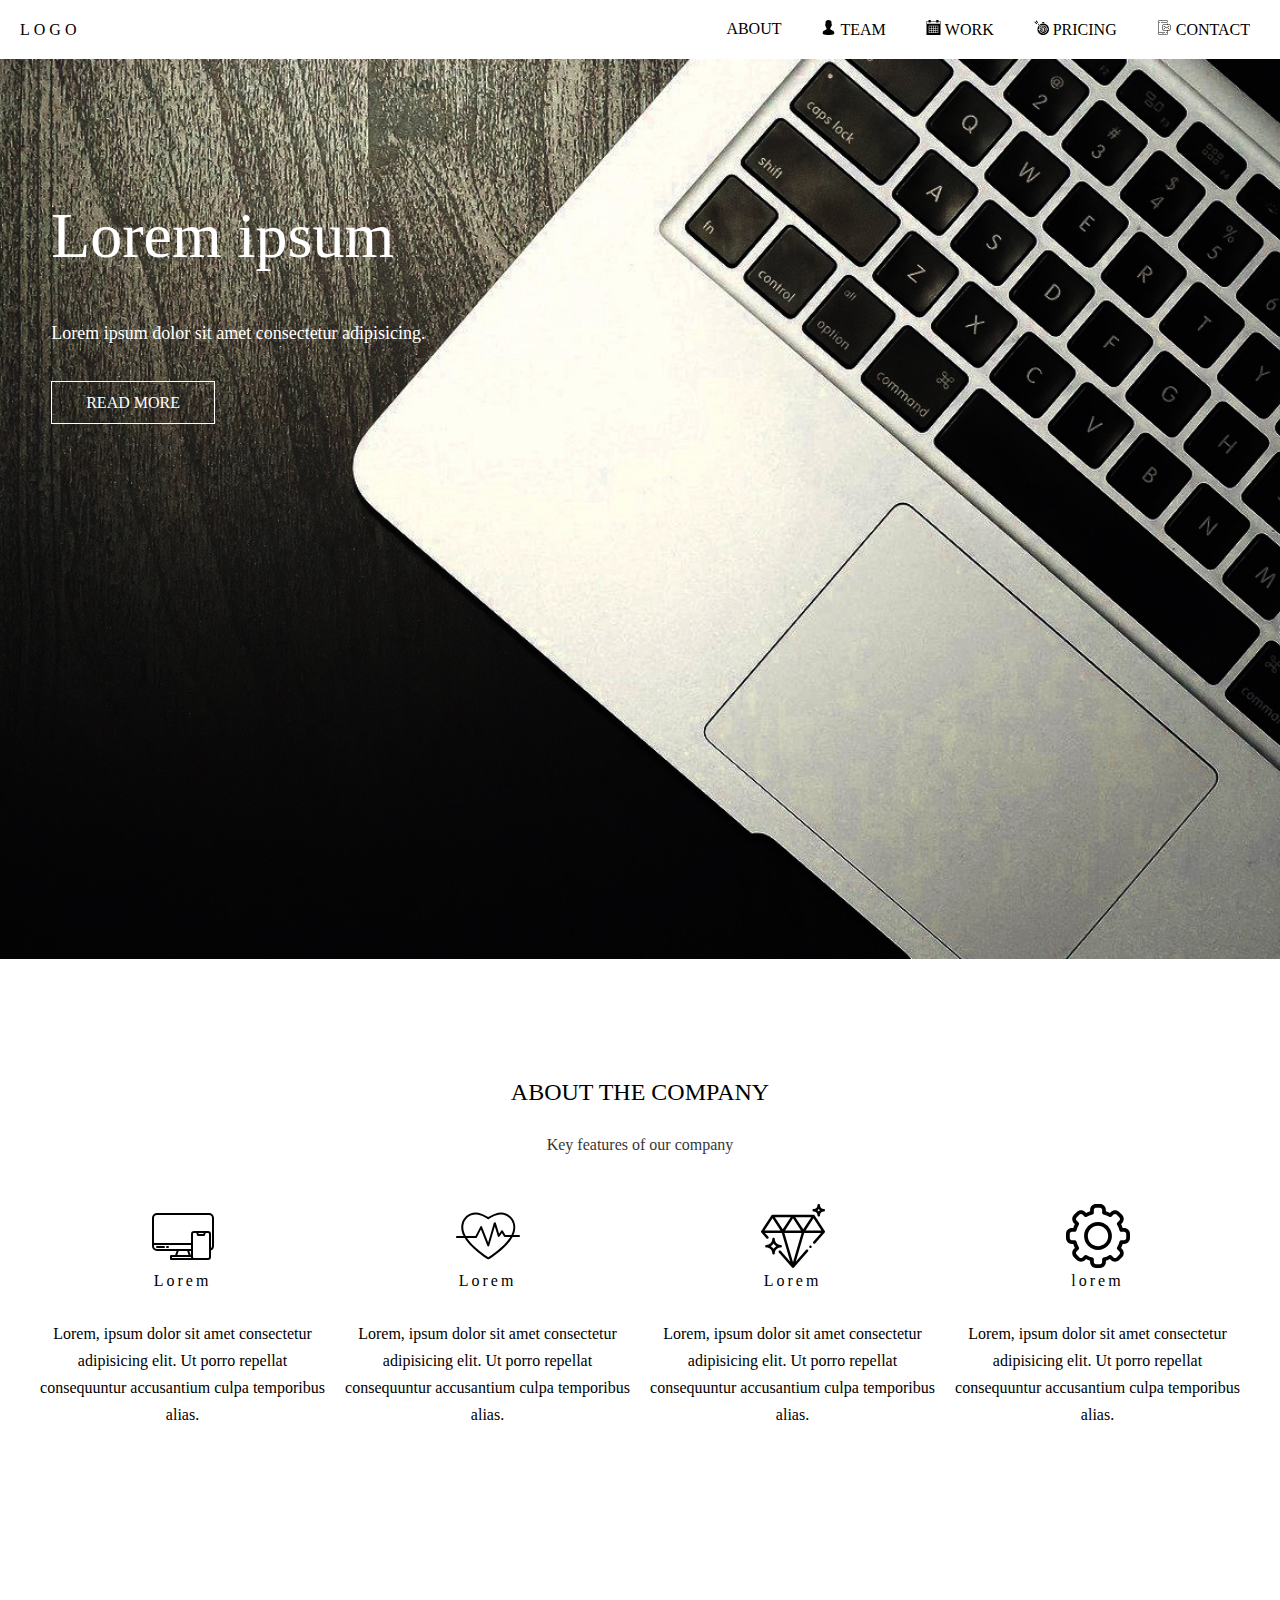
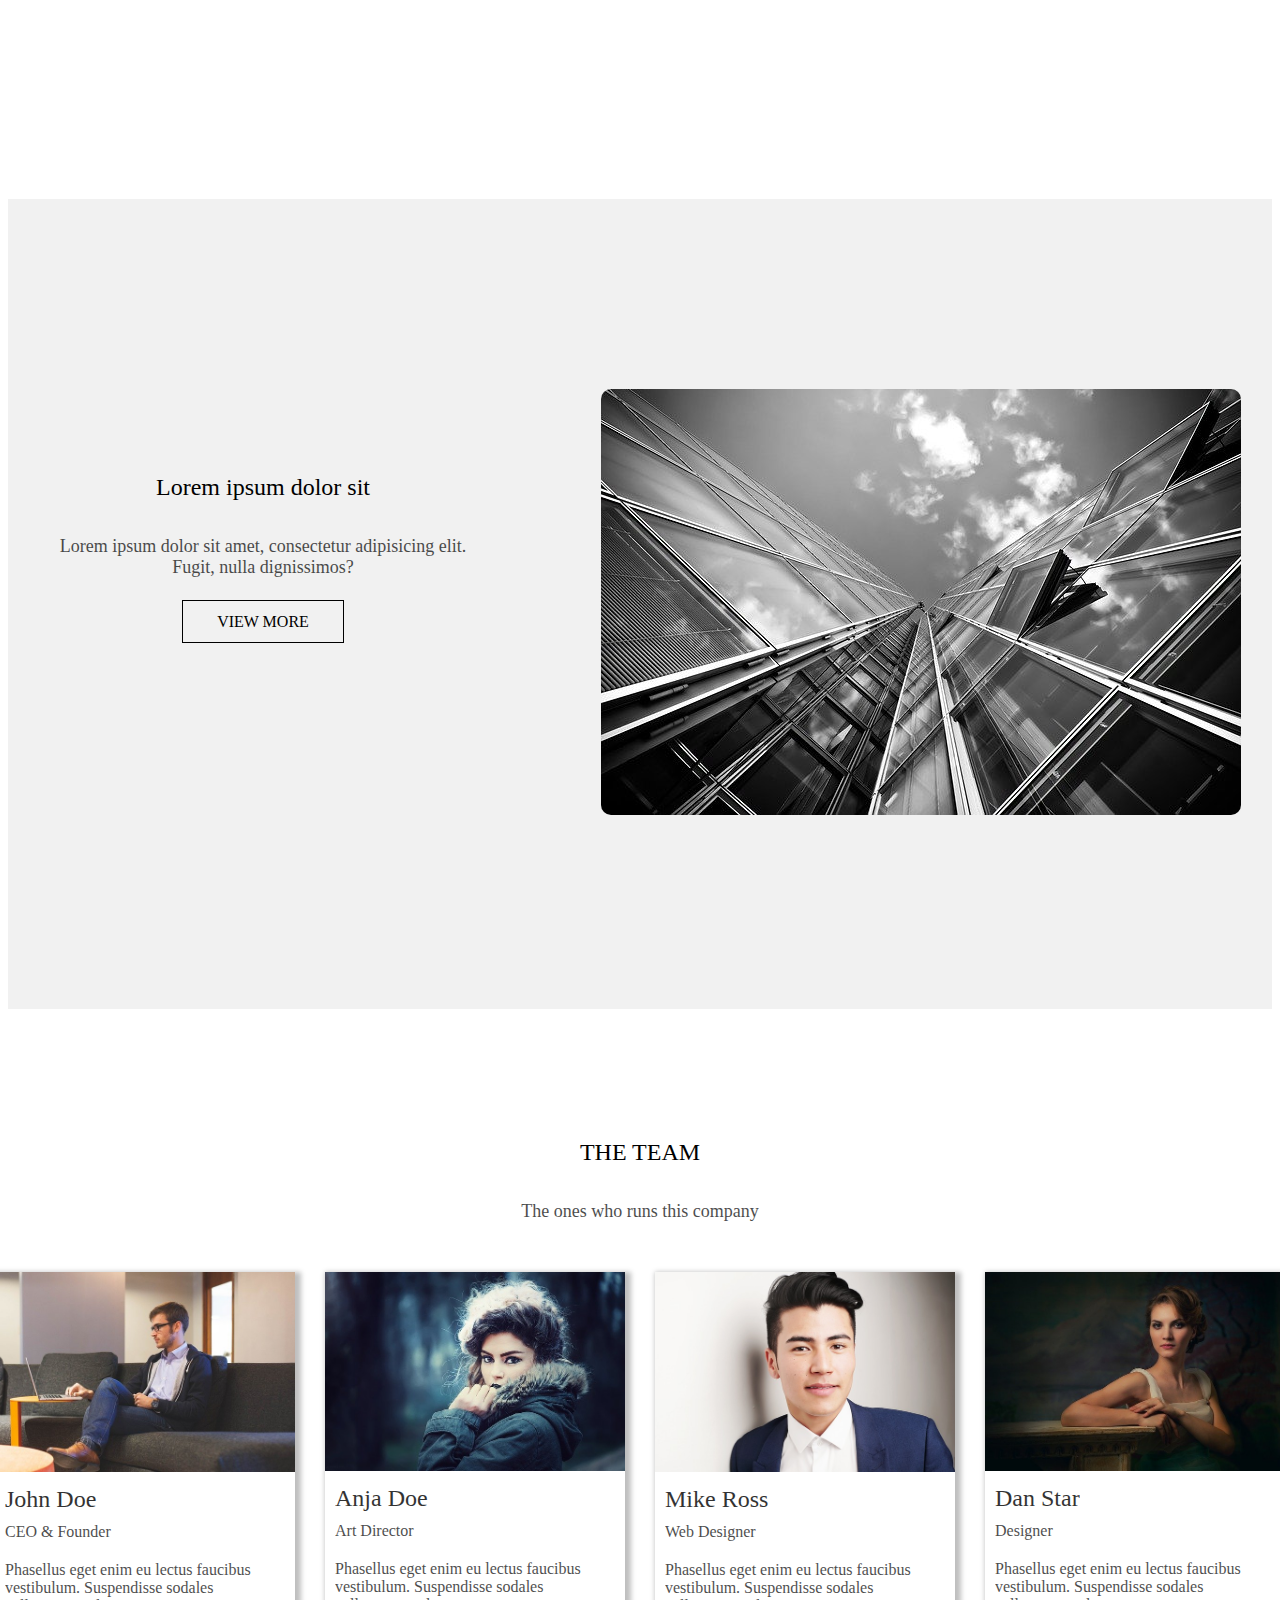
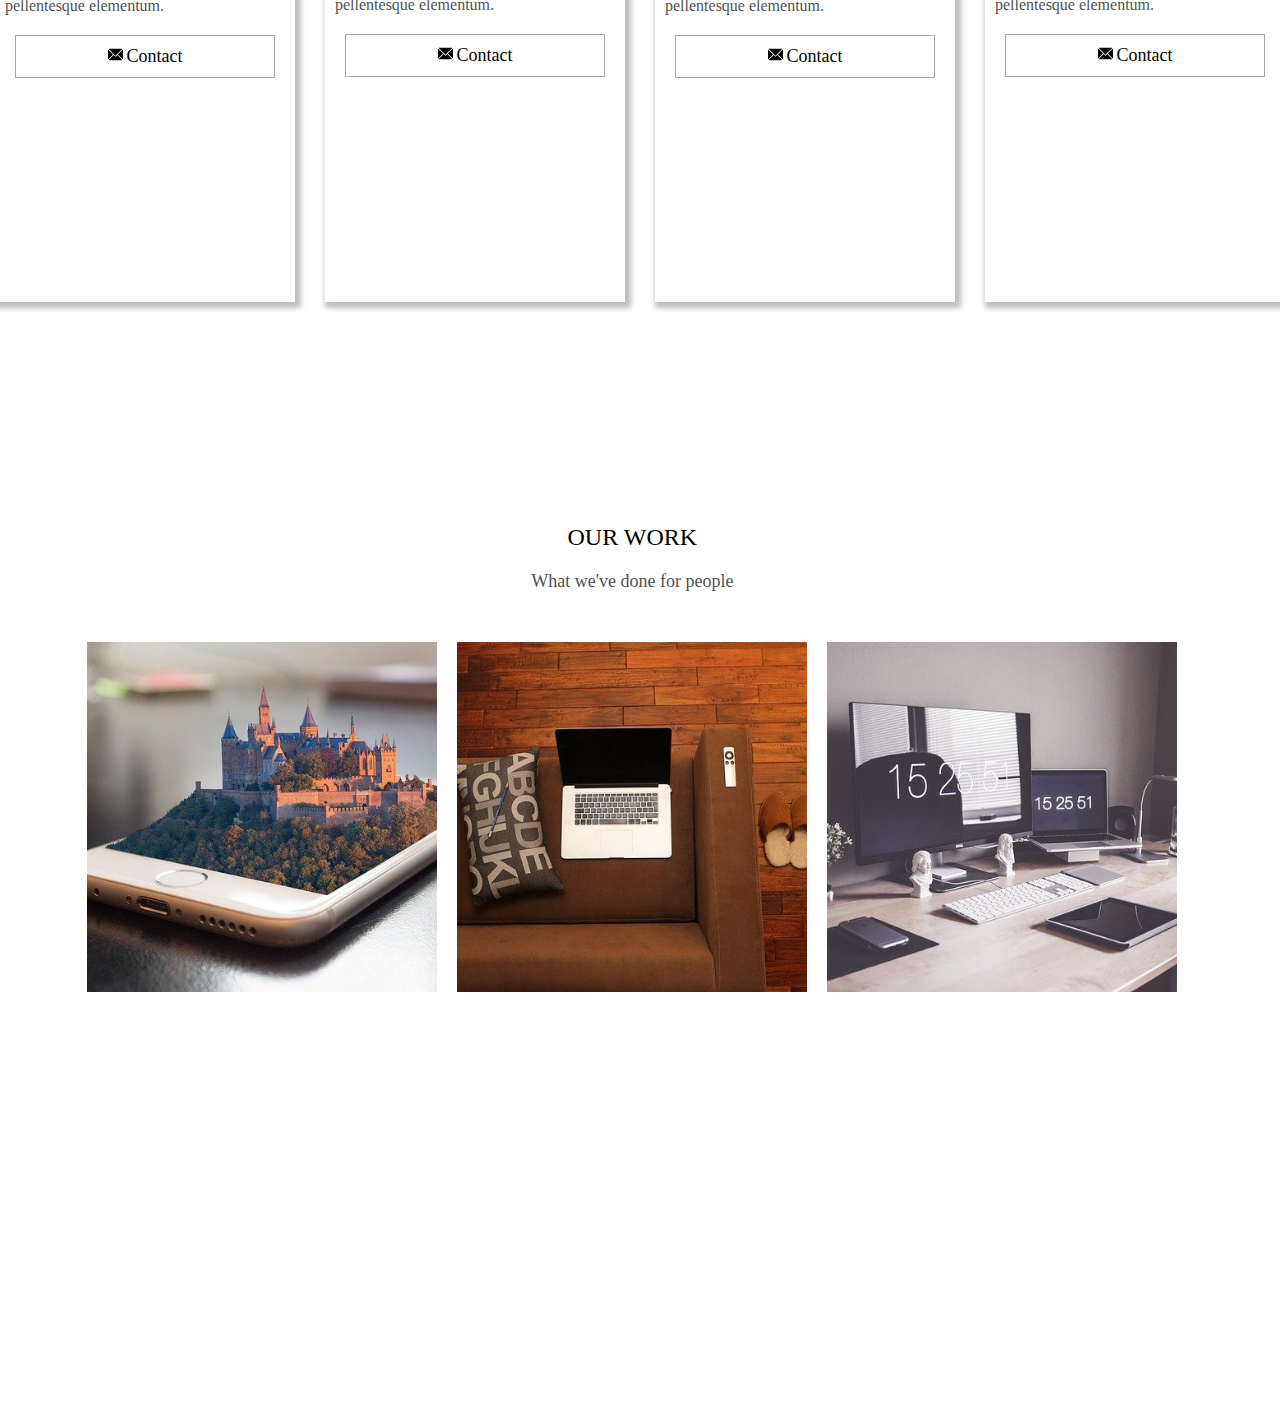
==== commit ec244d79: "Animation em algumas sections" ====
--- a/index.html
+++ b/index.html
@@ -223,49 +223,66 @@
 				<div class="five">
 					<h3>Our Work</h3>
 					<p>What we've done for people</p>
-					<div class="five-container">
-						<div class="five-img-1">
-							<div class="content-five">
-								<h3>Lorem ipsum dolor sit</h3>
-								<!-- <p>Lorem ipsum dolor, sit amet consectetur adipisicing elit. Laboriosam eligendi accusamus omnis sint
-								</p>
-								<a href="/">View More</a> -->
-							</div>
-						</div>
-						<div class="five-img-2">
-							<div class="content-five">
-								<h3>Lorem ipsum dolor sit</h3>
-								<p>Lorem ipsum dolor, sit amet consectetur adipisicing elit. Laboriosam eligendi accusamus omnis sint
+					<div class="container-five">
+
+						<div class="box" id="box-1">
+							<div class="imgBox">
+								<img src="img/picture/mobile-small.jpg" alt="">
+							</div>
+							<div class="content">
+								<h3>Image Title</h3>
+								<p>Lorem ipsum dolor sit, amet consectetur adipisicing elit. Accusamus fugit praesentium deleniti eius
+									numquam dolorum quae accusantium.
 								</p>
 								<a href="/">View More</a>
 							</div>
 						</div>
-						<div class="five-img-3">
-							<div class="content-five">
-								<h3>Lorem ipsum dolor sit</h3>
-								<p>Lorem ipsum dolor, sit amet consectetur adipisicing elit. Laboriosam eligendi accusamus omnis sint
+
+						<div class="box" id="box-2">
+							<div class="imgBox">
+								<img src="img/picture/home-office-569153_640.jpg" alt="">
+							</div>
+							<div class="content">
+								<h3>Image Title</h3>
+								<p>Lorem ipsum dolor sit, amet consectetur adipisicing elit. Accusamus fugit praesentium deleniti eius
+									numquam dolorum quae accusantium.
 								</p>
 								<a href="/">View More</a>
 							</div>
 						</div>
-					</div>
-				</div>
-			</section>
-
-
-
-
-
-
-
-
-
-
-
-		</main>
-		<!-- End main -->
-
-		<footer></footer>
+
+						<div class="box" id="box-3">
+							<div class="imgBox">
+								<img src="img/picture/home-office-1867761_640.jpg" alt="">
+							</div>
+							<div class="content">
+								<h3>Image Title</h3>
+								<p>Lorem ipsum dolor sit, amet consectetur adipisicing elit. Accusamus fugit praesentium deleniti eius
+									numquam dolorum quae accusantium.
+								</p>
+								<a href="/">View More</a>
+							</div>
+
+						</div>
+					</div>
+				</div>
+	</div>
+	</section>
+
+
+
+
+
+
+
+
+
+
+
+	</main>
+	<!-- End main -->
+
+	<footer></footer>
 	</div>
 	<!-- End Container -->
 
--- a/css/style.css
+++ b/css/style.css
@@ -242,6 +242,7 @@
 	grid-template-areas:"div1 div2 div3 div4";
 	grid-gap: 30px;
 	justify-content: center;;
+	cursor: default;
 }
  
 .four-1 {
@@ -250,6 +251,7 @@
 	width:300px;
 	height: 70vh;
 	box-shadow: 3px 3px 5px 3px rgba(0, 0, 0, 0.253);
+	transition: 0.5s;
 }
 
 .four-2 {
@@ -258,6 +260,7 @@
 	width:300px;
 	height: 70vh;
 	box-shadow: 3px 3px 5px 3px rgba(0, 0, 0, 0.253);
+	transition: 0.5s;
 }
 
 .four-3 {
@@ -266,6 +269,7 @@
 	width:300px;
 	height: 70vh;
 	box-shadow: 3px 3px 5px 3px rgba(0, 0, 0, 0.253);
+	transition: 0.5s;
 }
 
 .four-4 {
@@ -274,6 +278,7 @@
 	width:300px;
 	height: 70vh;
 	box-shadow: 3px 3px 5px 3px rgba(0, 0, 0, 0.253);
+	transition: 0.5s;
 }
 
 .img-four-1 img {	width:300px;}
@@ -328,74 +333,143 @@
 	margin-bottom: 50px;
 }
 
-	.five-container {
-		display:grid;
-		grid-template-columns: 1fr 1fr;
-		gap: 10px;
-		padding:0 20px;
-	}
-
- .five-img-1 {
-		grid-row: 1/4;
-		background-image: url(../img/picture/mobile-phone-1875813_1280.jpg);
-		background-position:center;
-		background-size: cover;
-		width: 50vw;
-		height: 80vh;
-		cursor: pointer;
-	}
-
-	.five-img-2 {
-		width: 45vw;
-		height: 39vh;
-		background-image: url(../img/picture/laptop-1205256_1280.jpg);
-		background-position:center;
-		background-size: cover;
-		cursor: pointer;
-	}
-
-	.five-img-3 {
-		width: 45vw;
-		height: 39vh;
-		background-image: url(../img/picture/technology-2589463_1280.jpg);
-		background-position:center;
-		background-size: cover;
-		cursor: pointer;
-	}
-
-	.content-five {
-		height: 100%;
-		text-align: center;
-		padding:0 50px;
-		/* background-color: brown; */
-	}
-
-	.five-img-1 {
-		padding-top: 35%;
-	}
-
-	.five-img-1 .content-five > h3 {
-		font-weight: 500;
-		text-transform: uppercase;
-		color:white;
-		font-size: 24px;
-		/* border-bottom: 1px solid rgb(233, 225, 225); */
-	}
-
-	.five-img-1 .content-five > h3::after {
-		content: "";
-		width: 100px;
-		height: 2px;
-		display: block;
-		background-color: rgba(255, 255, 255, 0.678);
-		margin: 5px auto;
-	}	
-
-	.five-img-1 .content-five > p {
-		color:white;
-		font-size: 18px;
-	}
-
+.container-five {
+	display: grid;
+	grid-template-areas: "box1 box2 box3";
+	justify-content: center;
+	text-align: center;
+	grid-gap: 20px;
+}
+
+#box-1 {
+	grid-area:box1;
+}
+#box-2 {
+	grid-area:box2;
+}
+#box-3 {
+	grid-area:box3;
+}
+
+.container-five .box {
+	position: relative;
+	width: 350px;
+	height: 350px;
+	overflow: hidden;
+	transition: 0.5s;
+}
+
+.container-five .box .imgBox {
+	position: absolute;
+	top:0px;	
+	left: 0px;
+	width: 100%;
+	height:100%;
+}
+
+.container-five .box .imgBox img {
+	position: absolute;
+	top:0px;
+	left: 0px;
+	width: 100%;
+	height:100%;
+	object-fit: cover;
+}
+
+.container-five .box .content {
+	position: absolute;
+	top:0px;
+	left: 0px;
+	width: 100%;
+	height:100%;
+	z-index: 1;
+	padding:20px;
+	margin-top: 70px;
+}
+
+.container-five .box .content h3 {
+	color:white;
+	font-weight: 500;
+	font-size: 24px;
+	text-transform: uppercase;
+	transition:0.5s;
+	margin-bottom:10px;
+	transform: translateY(260px);
+	cursor:default;
+}
+
+.container-five .box .content p {
+	color:white;
+	opacity: 0.8;
+	transition:0.7s;
+	transform: translateY(260px);
+	margin-bottom:30px;
+	cursor:default;
+}
+
+.container-five .box .content a {
+	color:white;
+	text-transform: uppercase;
+	display: inline-block;
+	border:1px solid rgb(255, 255, 255);	
+	padding:10px 30px;
+	transition:0.7s;
+	transform: translateY(260px);
+}
+
+
+																		/*		 		Animations				*/
+	.container-five .box:hover {
+	z-index: 1;
+	transform: scale(1.1);
+	box-shadow: 0 25px 40px rgba(0, 0, 0, 0.5);
+}
+
+.container-five .box .imgBox:before {
+	content:"";
+	position: absolute;
+	top:0px;
+	left:0px;
+	width:100%;
+	height: 100%;
+	z-index: 1;
+	background: linear-gradient(1deg,black,rgba(0, 0, 0, 0.39));
+	mix-blend-mode: multiply;
+	transition: 0.5s;
+	opacity: 0;
+}
+
+.container-five .box:hover .imgBox:before{
+	opacity: 1;
+}
+
+.container-five .box:hover .content h3 {
+	transition:0.5s;
+	transform: translateY(0);
+}
+
+.container-five .box:hover .content p {
+	transition:0.7s;
+	transform: translateY(0);
+}
+
+.container-five .box:hover .content a {
+	transition:0.7s;
+	transform: translateY(0);
+}
+
+.four-1:hover, .four-2:hover, .four-3:hover, .four-4:hover{
+	transform: scale(1.1);
+	box-shadow: 0 25px 40px rgba(0, 0, 0, 0.5);
+	background: linear-gradient(1deg,black,rgb(21, 184, 175));
+	color:white;
+	transition: 0.5s;
+}
+
+.four-1:hover a, .four-2:hover a, .four-3:hover a, .four-4:hover a {
+	border:1px solid rgb(255, 255, 255);
+	color:white;
+}
 
 
 
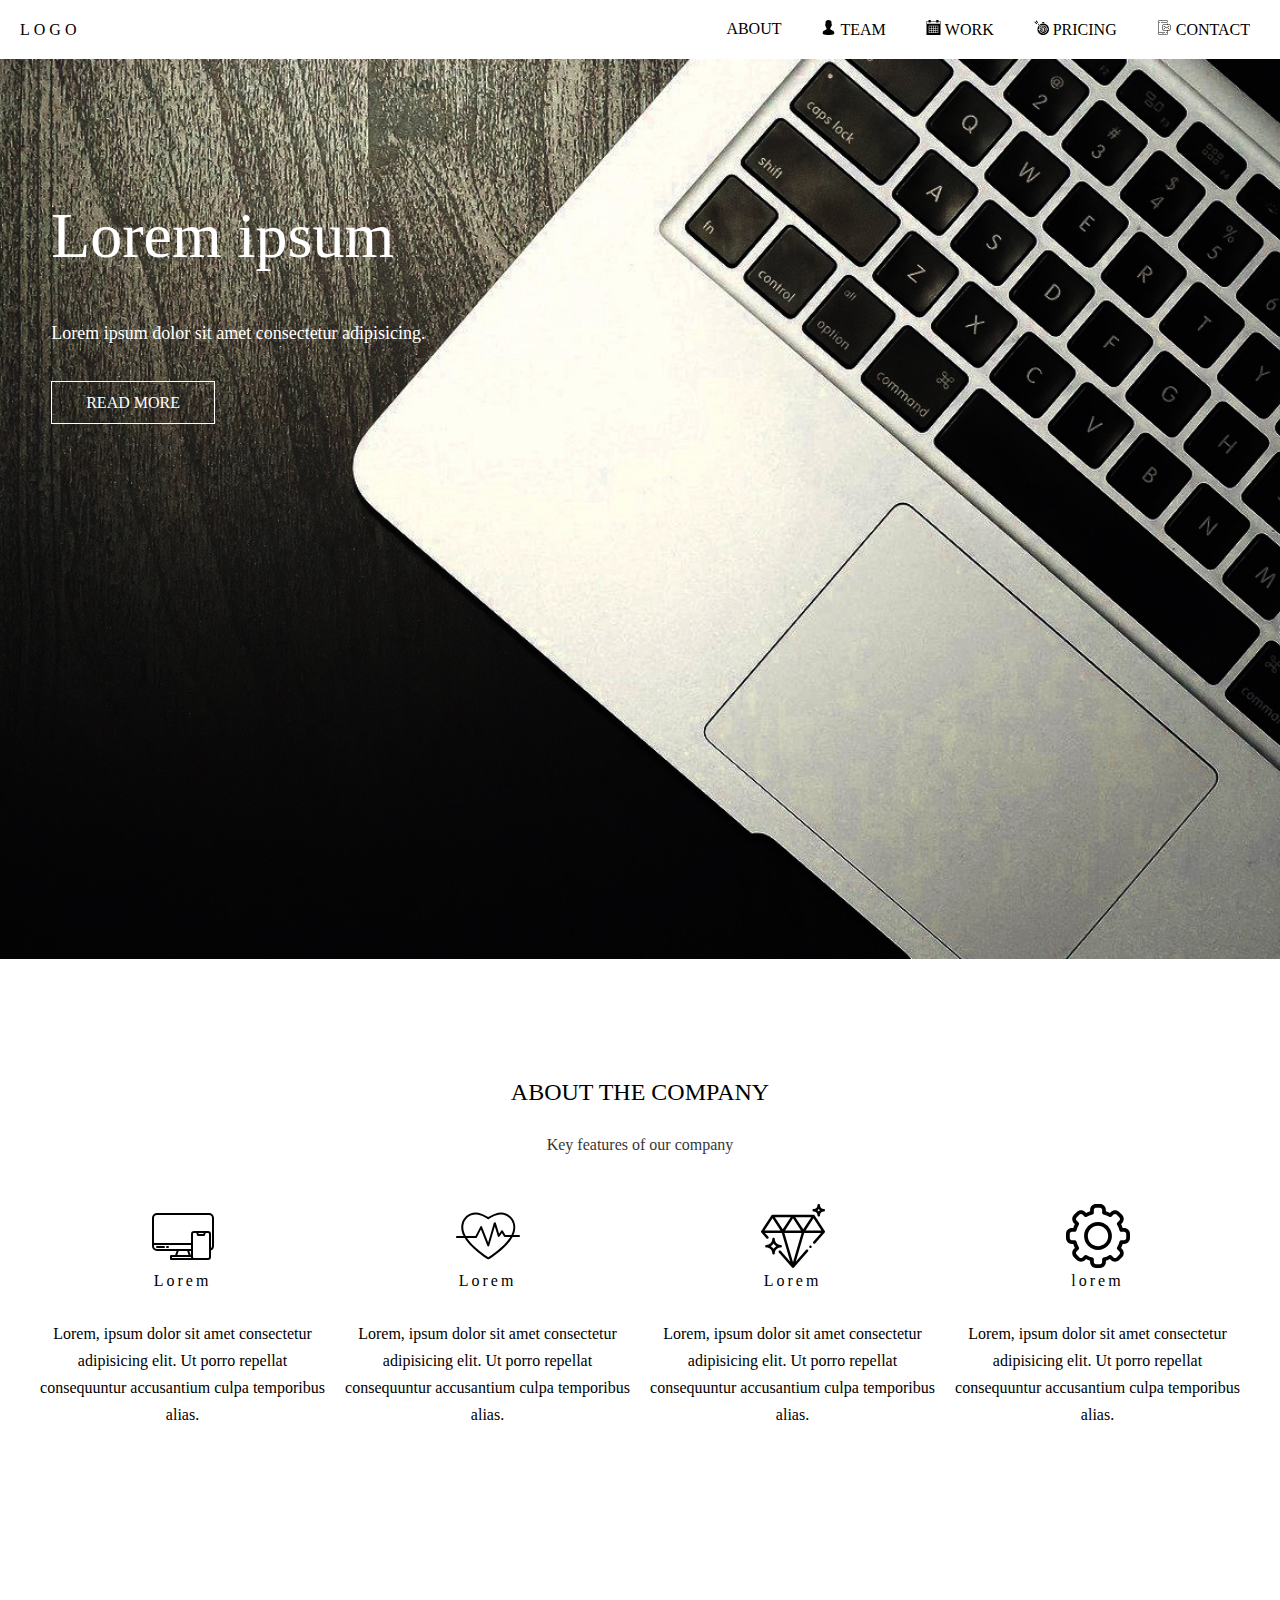
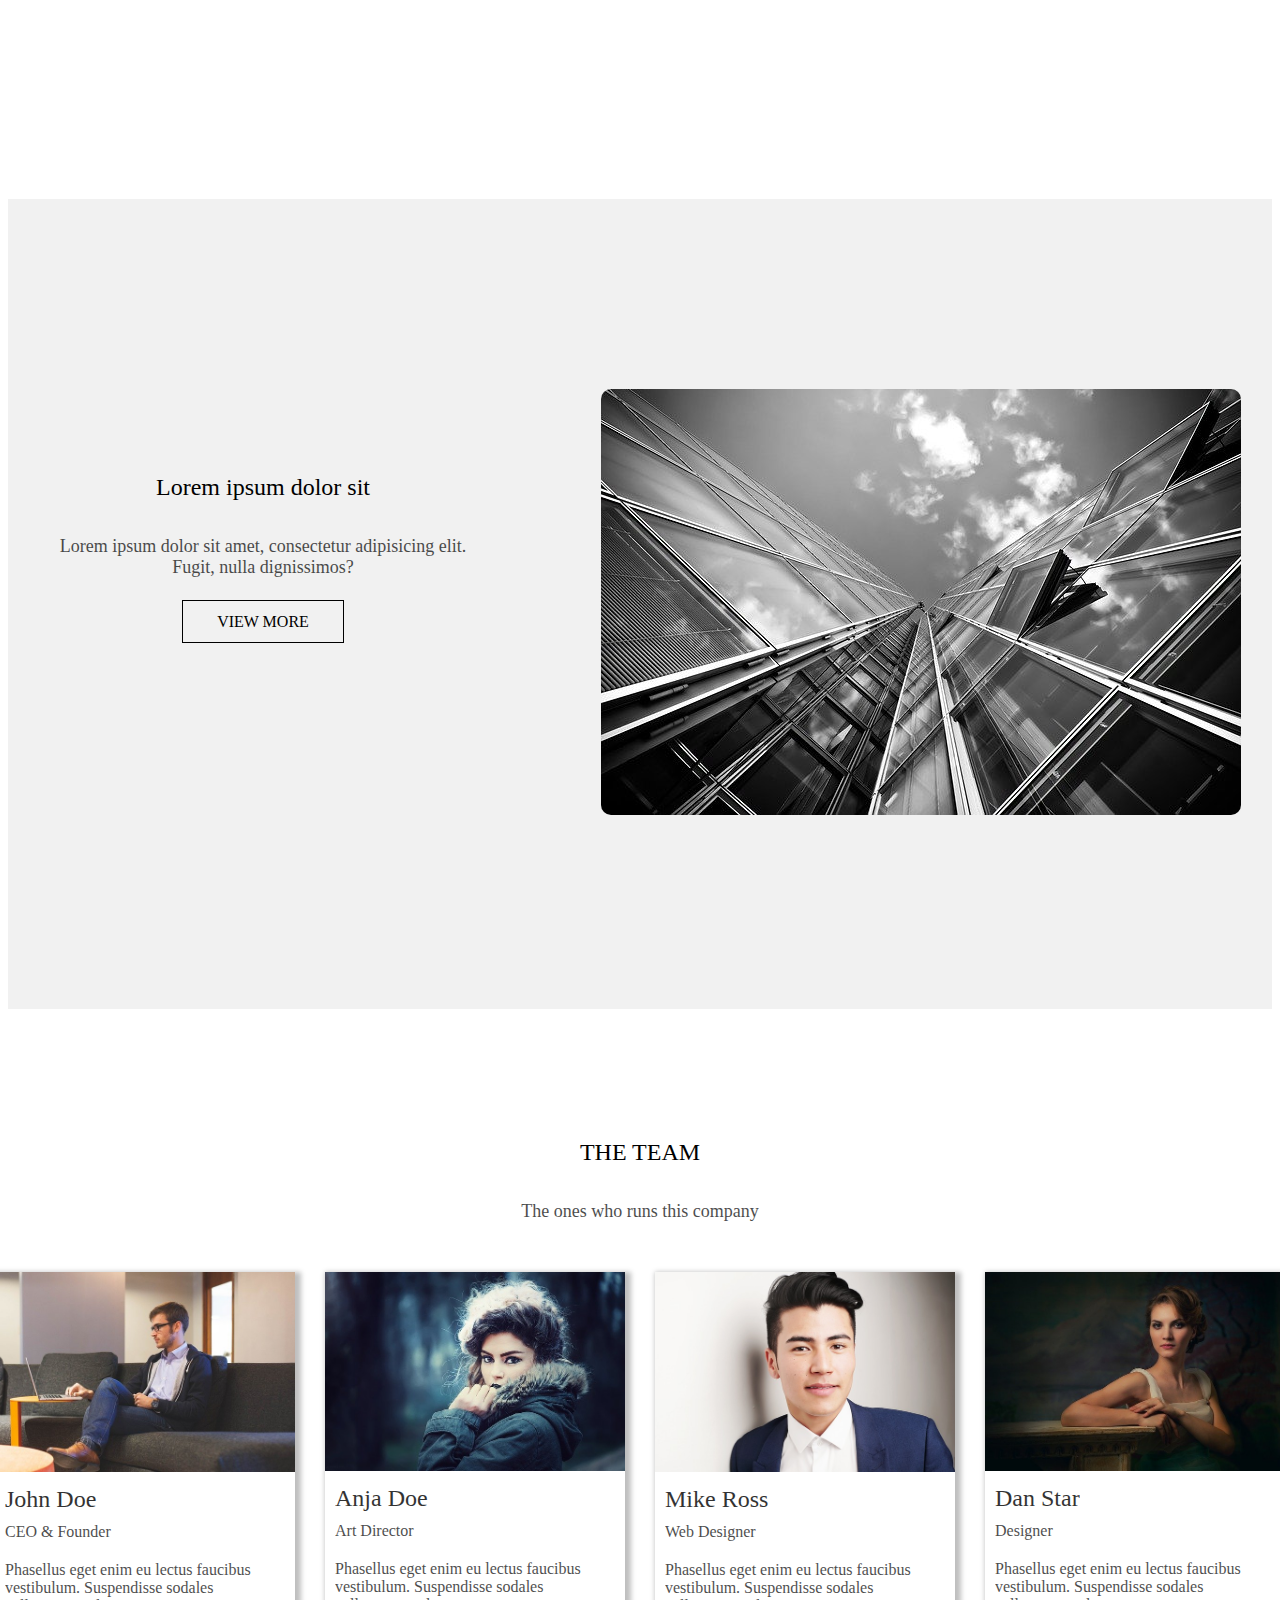
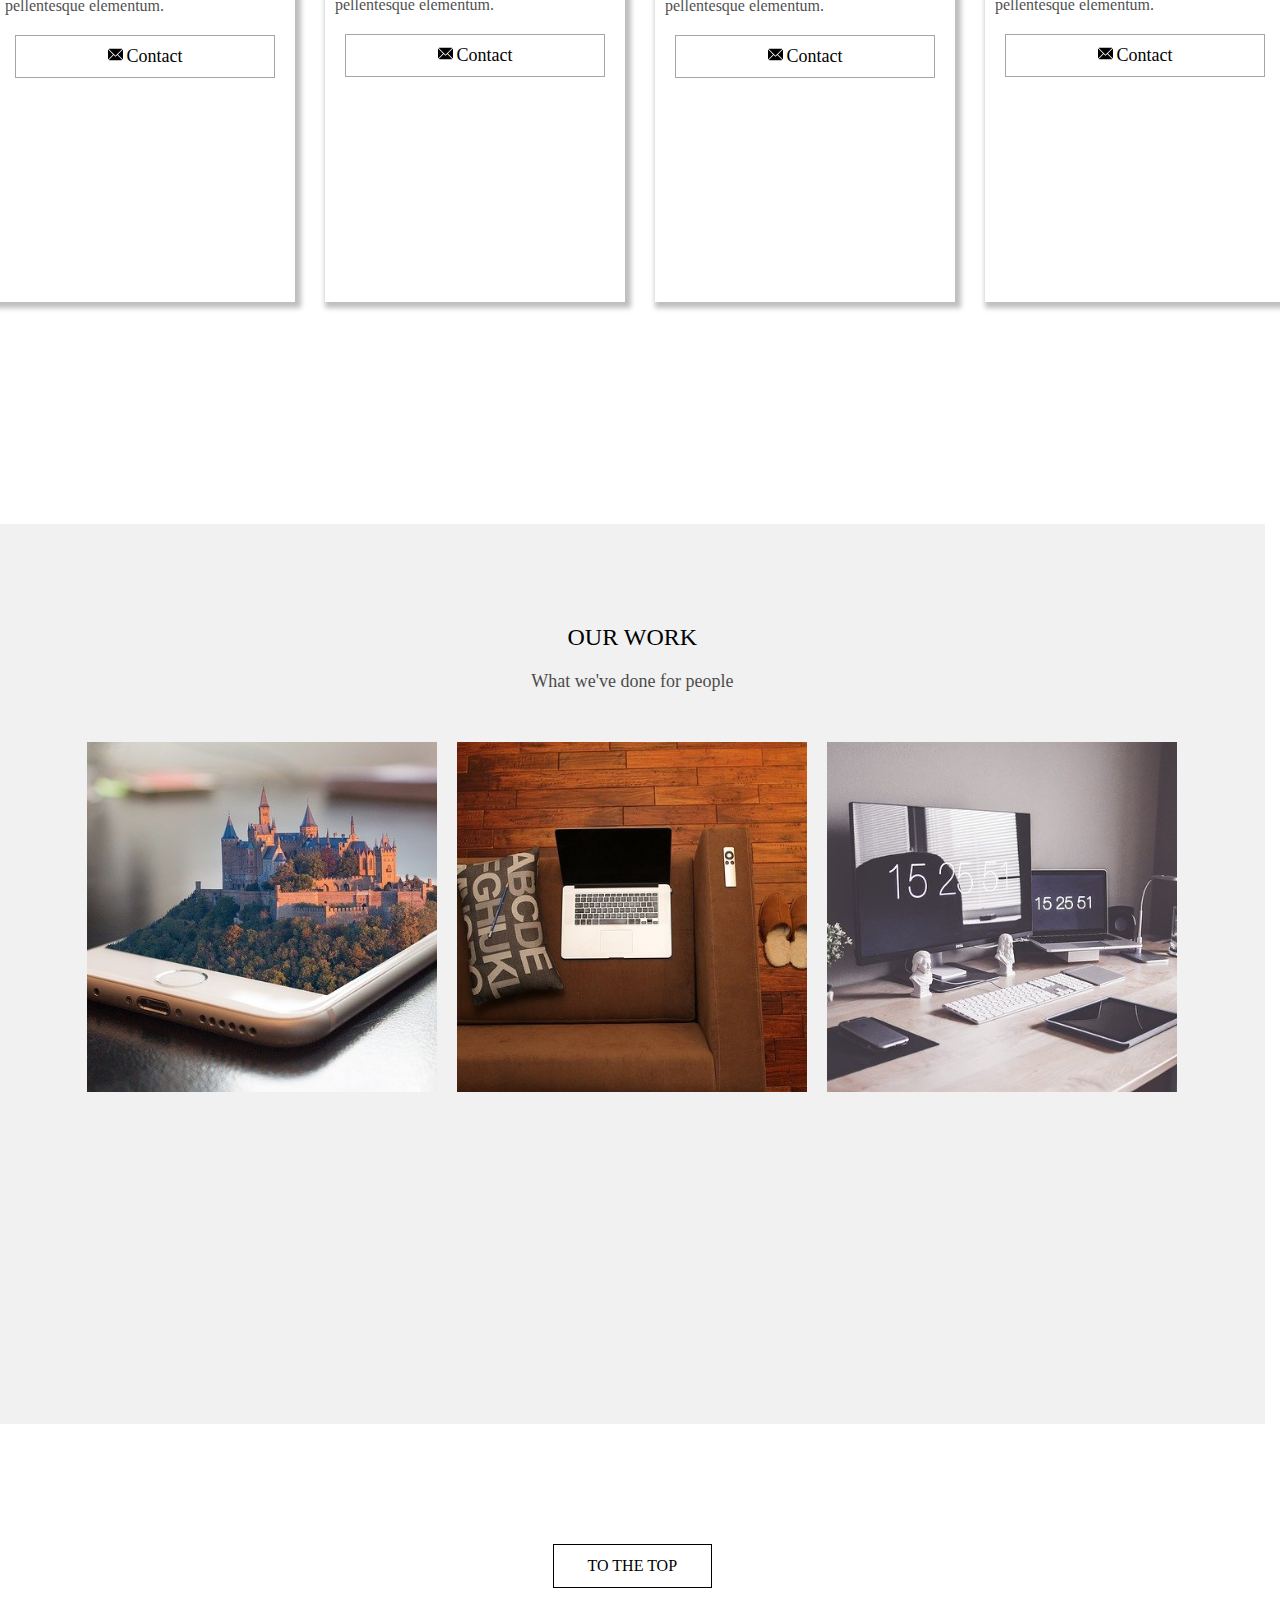
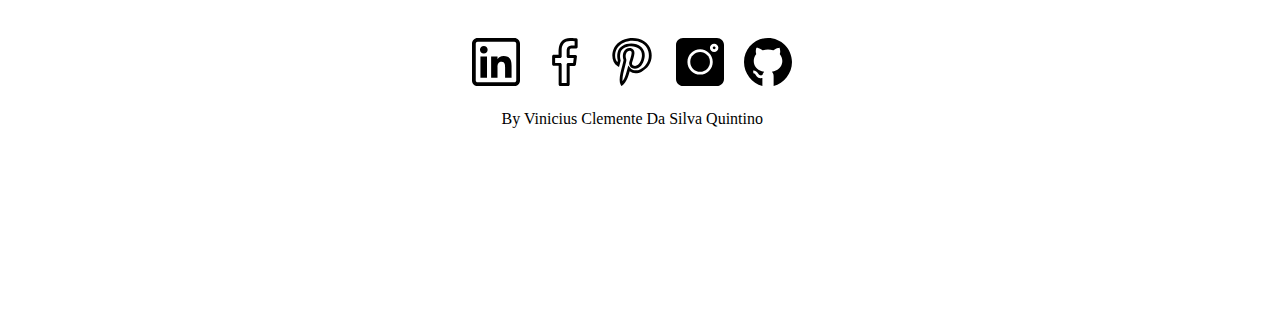
==== commit 29807c21: "finaliado template desktop e hovers da pagina principal" ====
--- a/index.html
+++ b/index.html
@@ -12,7 +12,7 @@
 	<div class="container">
 
 		<!-- Header -->
-		<header class="header">
+		<header class="header" id="topo">
 			<div class="container">
 				<a href="/">Logo</a>
 				<nav>
@@ -262,27 +262,38 @@
 								</p>
 								<a href="/">View More</a>
 							</div>
-
 						</div>
 					</div>
 				</div>
 	</div>
 	</section>
-
-
-
-
-
-
-
-
-
-
-
 	</main>
 	<!-- End main -->
 
-	<footer></footer>
+	<footer>
+		<div class="six">
+			<a href="#topo" id="to-top">To the Top</a>
+			<div class="container-six">
+				<a href="https://www.linkedin.com/in/vinicius-clemente-718b6317b/" target="_blank">
+					<img src="img/linkedin.svg" alt="Linkedin" class="icons-2" title="Linkedin">
+				</a h>
+				<a href="https://www.facebook.com/profile.php?id=100016802808194" target="_blank">
+					<img src="img/facebook.svg" alt="Facebook" class="icons-2" title="Facebook">
+				</a>
+				<a>
+					<img src="img/pinterest.svg" alt="Pinterest" class="icons-2" title="Pinterest">
+				</a>
+				<a href="https://www.instagram.com/viniciusclemente9680/" target="_blank">
+					<img src="img/instagram.svg" alt="Instagram" class="icons-2" title="Instagram">
+				</a>
+				<a href="https://github.com/ViniciusClement" target="_blank">
+					<img src="img/github.svg" alt="Instagran" class="icons-2" title="Github">
+				</a>
+			</div>
+			<p>By Vinicius Clemente Da Silva Quintino</p>
+		</div>
+
+	</footer>
 	</div>
 	<!-- End Container -->
 
--- a/css/style.css
+++ b/css/style.css
@@ -59,7 +59,6 @@
 .icon {
 	height: 15px;
 }
-
 
 																							/*		 Main			 */
 .main {
@@ -106,6 +105,7 @@
 	text-transform: uppercase;
 	color:white;
 	border:1px solid white;
+	transition:0.6s;
 }
 
 
@@ -200,10 +200,9 @@
 }
 
 .content-terceiro > a {
-	/* background-color: rgb(24, 23, 23); */
+	transition:0.6s;	
 	padding: 12px 34px;
 	font-weight: 500;
-	/* color:white; */
 	border:1px solid black; 
 	text-transform: uppercase;
 }
@@ -316,6 +315,9 @@
 .five {
 	width: 98.8vw;
 	height: 100vh;
+	margin-bottom: 40px;
+	background-color: #f1f1f1 !important;
+	padding-top: 100px;
 }
 
 .five > h3 {
@@ -417,8 +419,46 @@
 	transform: translateY(260px);
 }
 
-
-																		/*		 		Animations				*/
+																/*		 Six			 */
+
+.six {
+	width: 98.8vw;
+	height: 50vh;
+	text-align: center;
+}
+
+.container-six {
+	width:30vw;
+	text-align: center;
+	padding-top:20px;
+	display: flex;
+	justify-content: center;
+	align-items: center;
+	margin: 0 auto;
+	/* background-color: teal; */
+}
+
+.six > a {
+		padding: 12px 34px;
+		font-weight: 500;
+		border:1px solid rgb(0, 0, 0); 
+		text-transform: uppercase;
+		display: inline-block;
+		margin-top:80px;
+		margin-bottom:20px;
+	}
+
+	.icons-2 {
+		width: 48px;
+		height: 48px;
+		cursor: pointer;
+		margin:10px;
+		margin-bottom:20px;
+	}
+
+	#to-top {transition:0.6s;}
+
+																				/*		 		Animations				*/
 	.container-five .box:hover {
 	z-index: 1;
 	transform: scale(1.1);
@@ -461,7 +501,7 @@
 .four-1:hover, .four-2:hover, .four-3:hover, .four-4:hover{
 	transform: scale(1.1);
 	box-shadow: 0 25px 40px rgba(0, 0, 0, 0.5);
-	background: linear-gradient(1deg,black,rgb(21, 184, 175));
+	background: linear-gradient(1deg,rgb(90, 87, 87),rgb(0, 0, 0));
 	color:white;
 	transition: 0.5s;
 }
@@ -471,7 +511,23 @@
 	color:white;
 }
 
-
+.content-terceiro > a:hover {
+	background-color:black;
+	color:white;
+	transition:0.6s;
+}
+
+.content-principal a:hover {
+	background-color: white;
+	color:black;
+	transition:0.6s;
+} 
+
+#to-top:hover{
+	background-color: black;
+	color: white;
+	transition:0.6s;
+}
 
 																			/* 		RESPONSIVIDADE 			*/
 
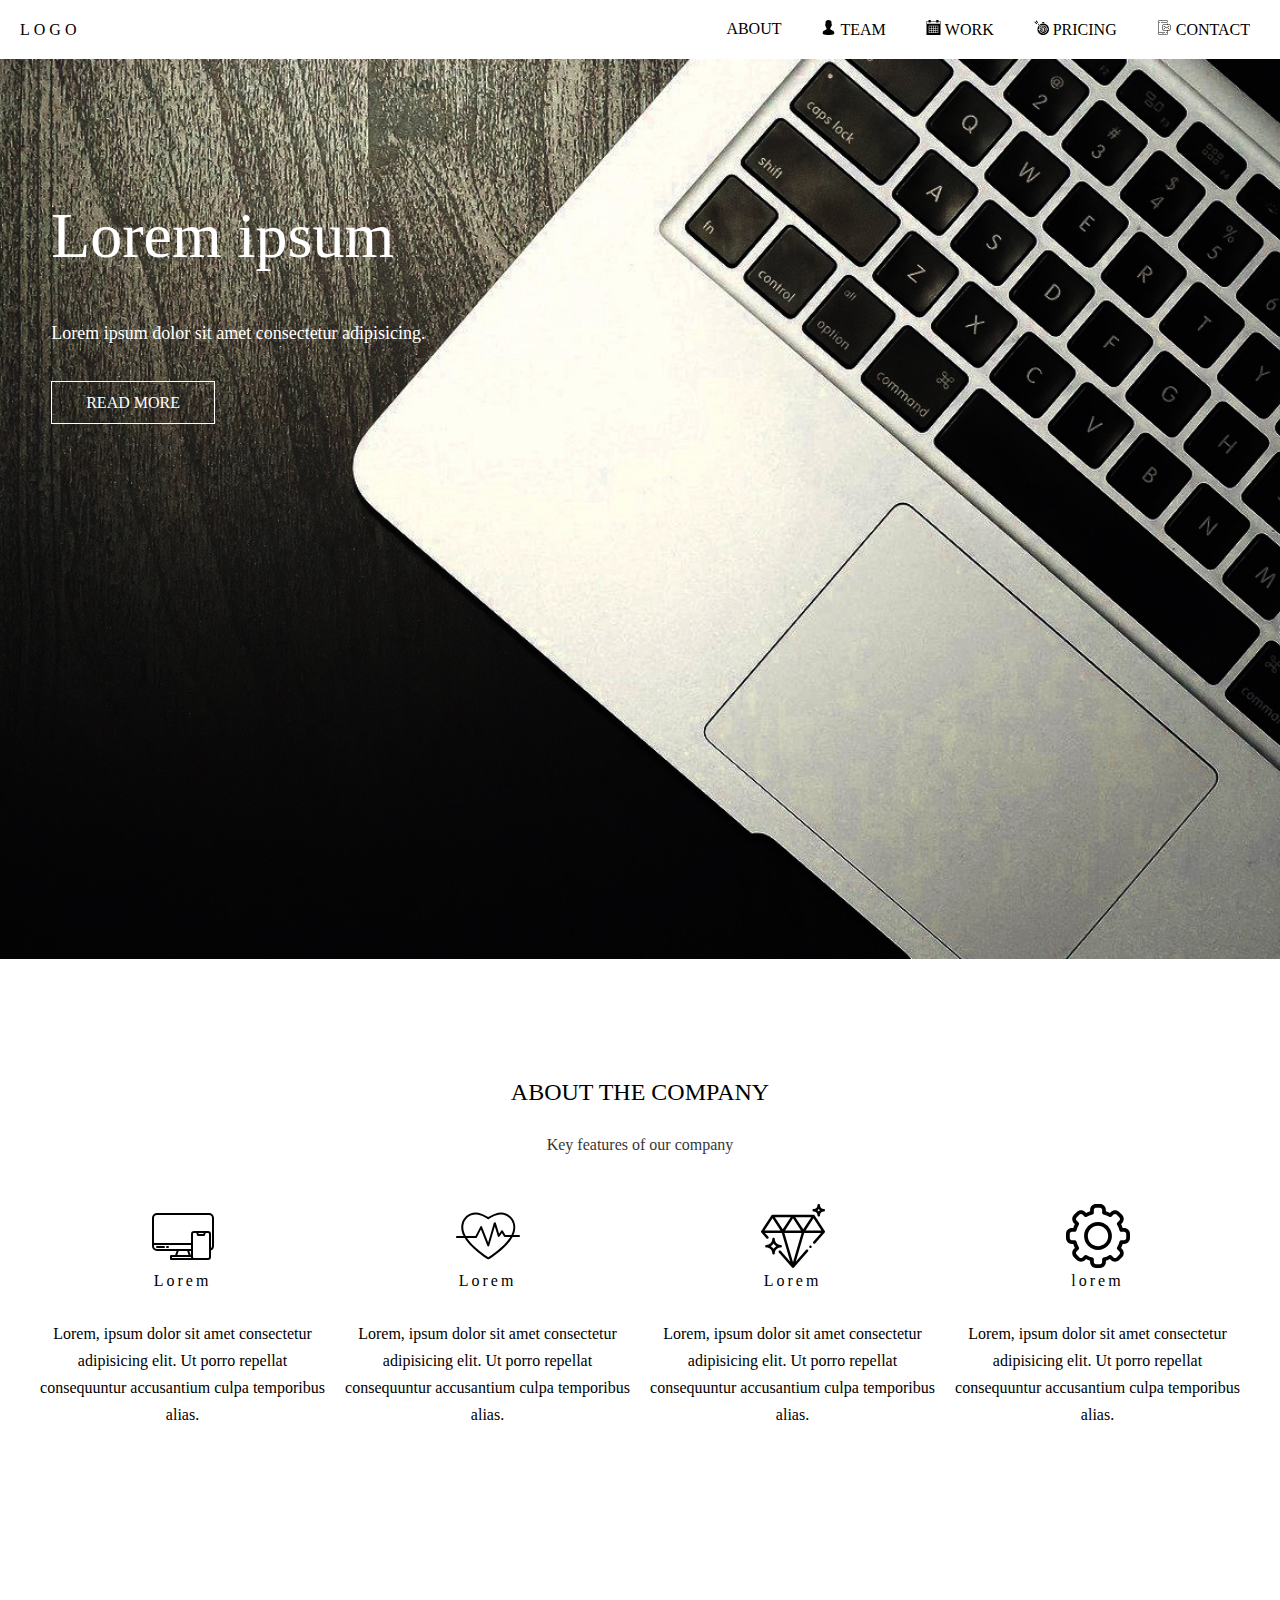
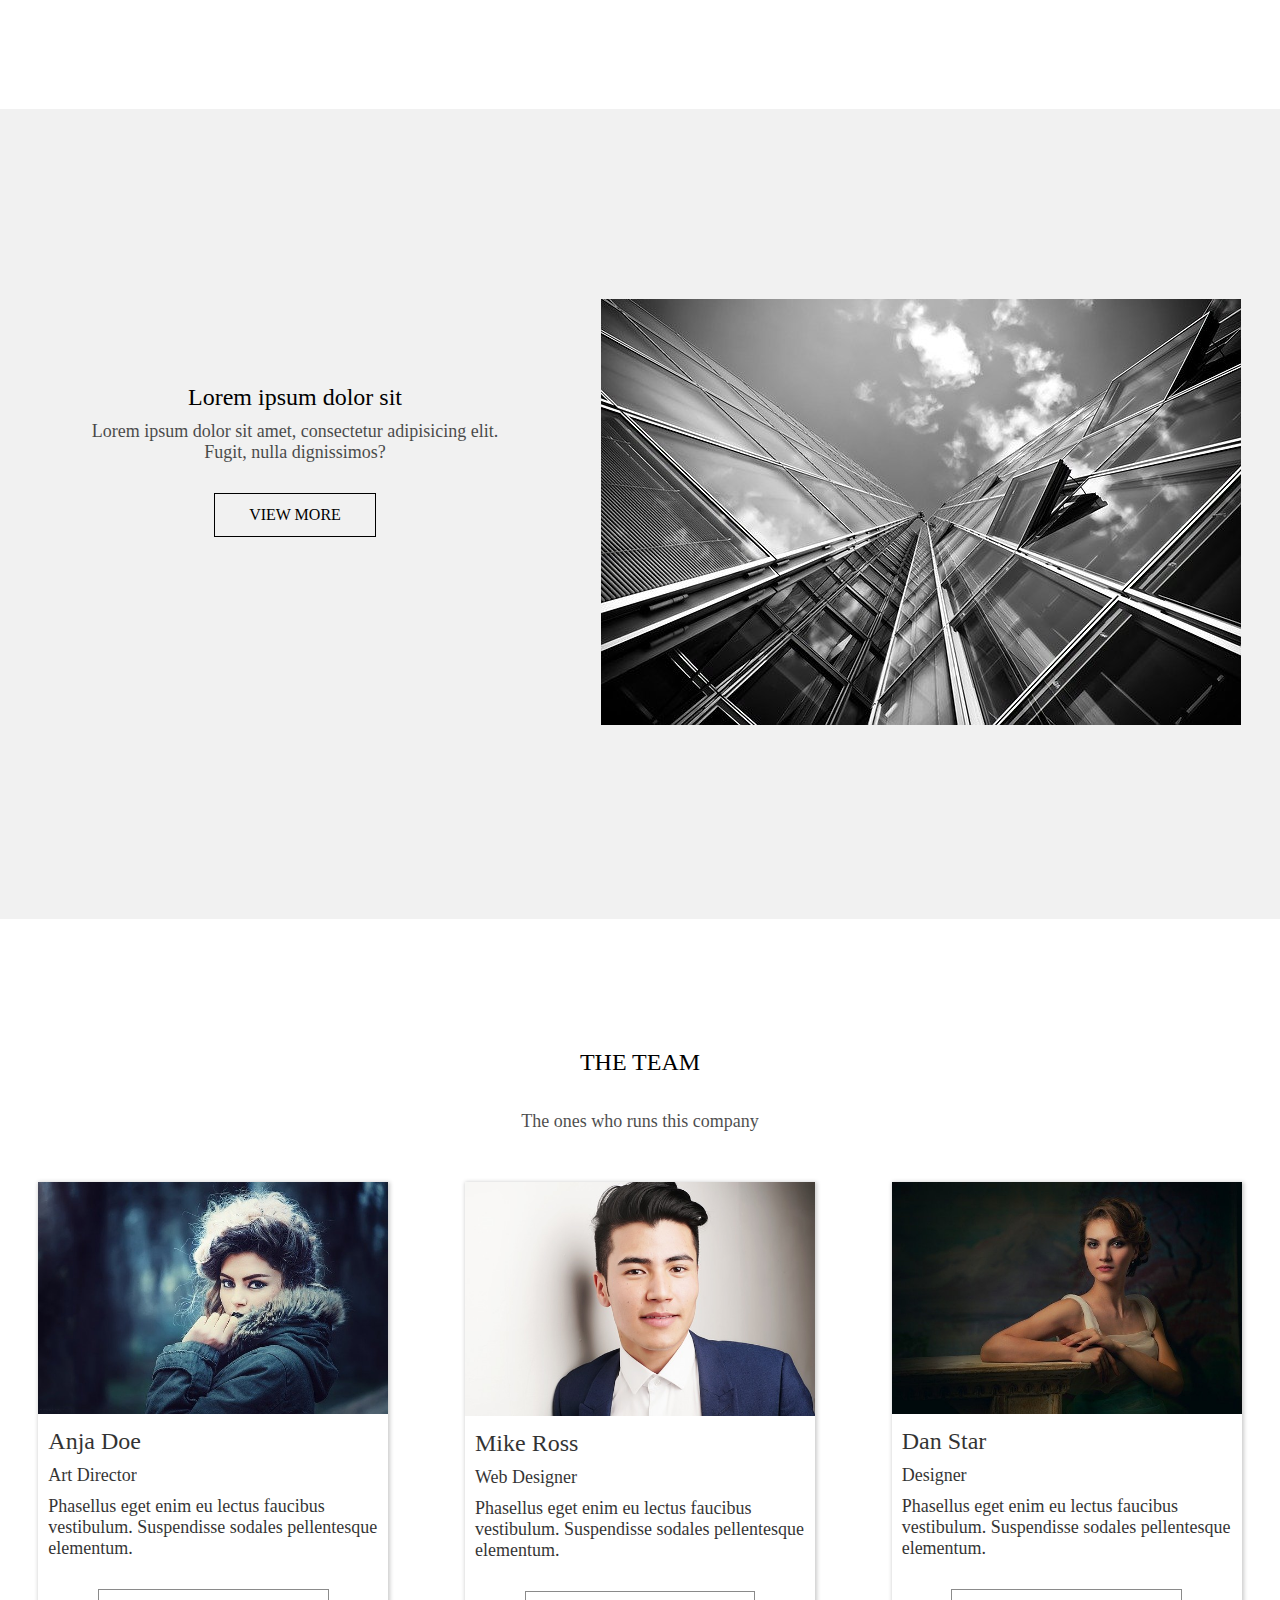
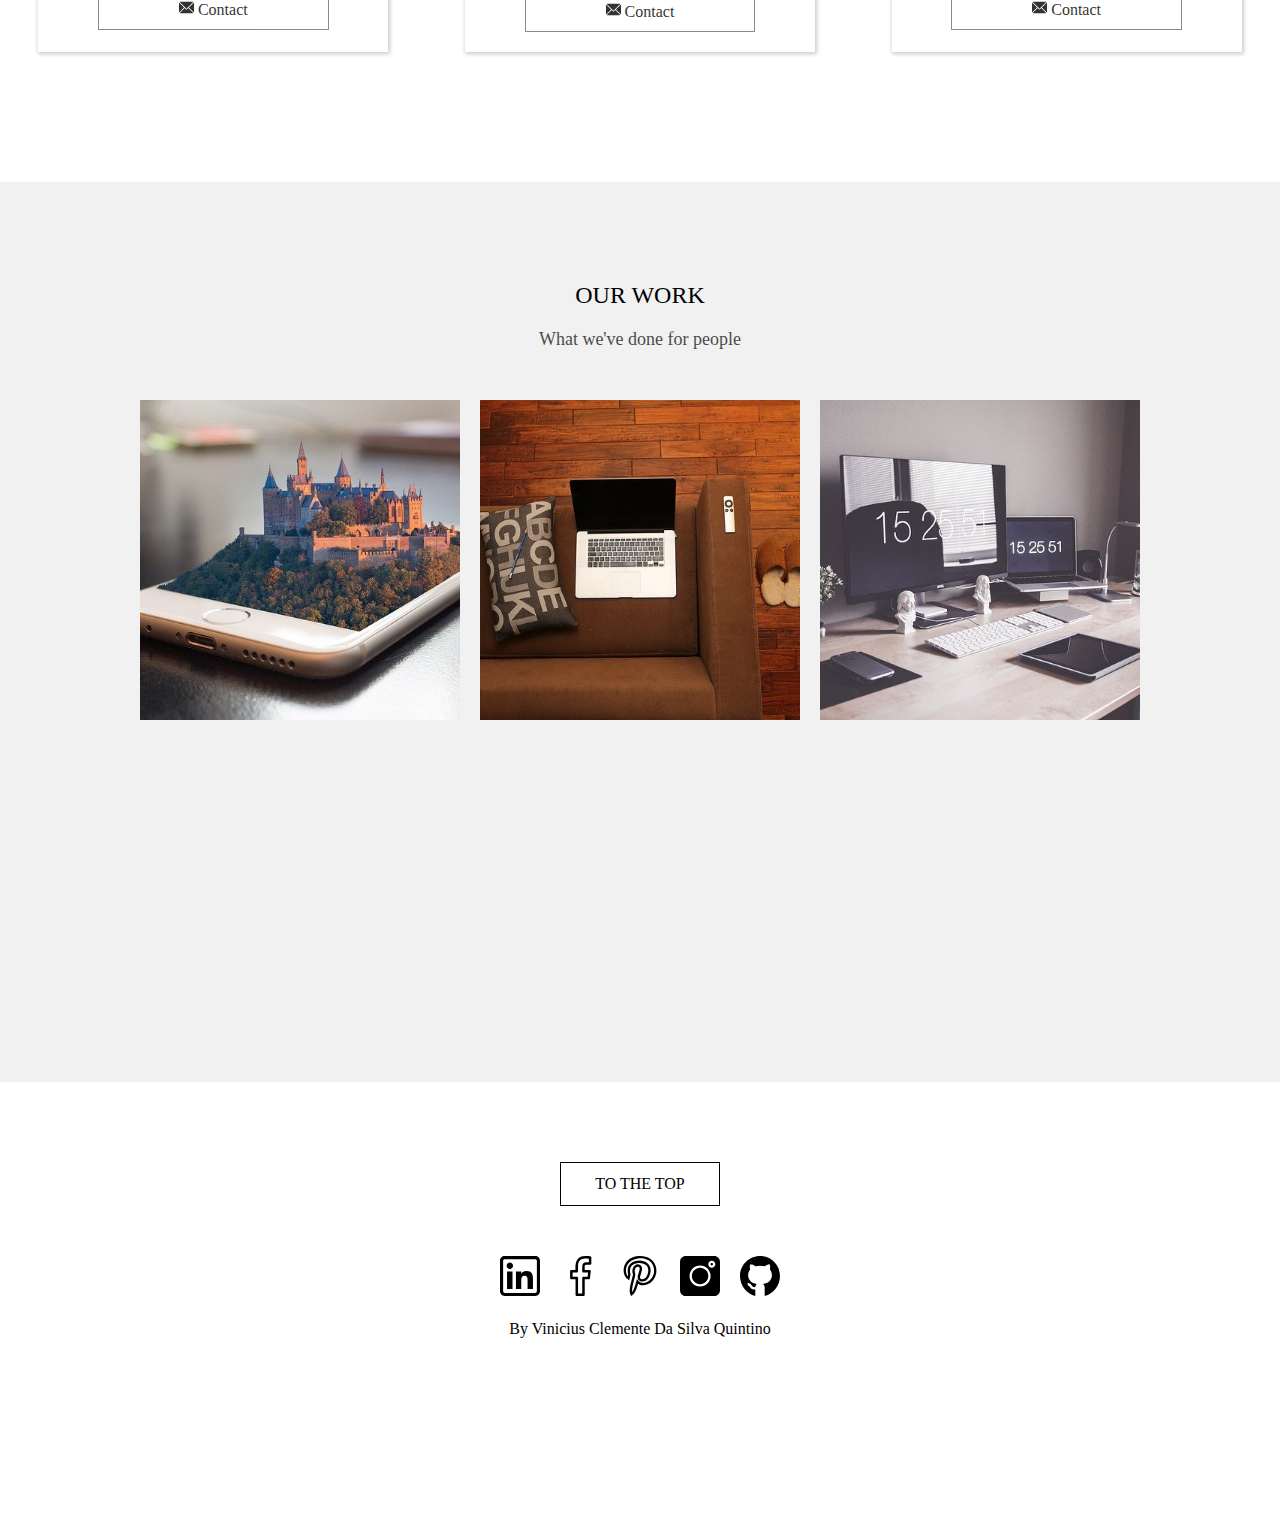
==== commit 152921f4: "Ajustes na section 4 em dispositivos Desktop" ====
--- a/index.html
+++ b/index.html
@@ -9,13 +9,19 @@
 
 <body>
 
-	<div class="container">
+	<div class="projeto">
 
 		<!-- Header -->
 		<header class="header" id="topo">
+
 			<div class="container">
 				<a href="/">Logo</a>
-				<nav>
+				<div class="menu-bar">
+					<div class="box" id="box1"></div>
+					<div class="box" id="box2"></div>
+					<div class="box" id="box3"></div>
+				</div>
+				<nav class="nav">
 					<ul class="menu">
 						<li>
 							<a href="/">About</a>
@@ -55,6 +61,9 @@
 					</ul>
 				</nav>
 			</div>
+
+			<div class="menu-background" id="menu-background"></div>
+
 		</header>
 		<!-- End Header -->
 
@@ -150,22 +159,6 @@
 					<!-- Four-Container -->
 					<div class="four-container">
 
-						<!-- Four 1 -->
-						<div class="four-1">
-							<div class="img-four-1">
-								<img src="img/person/man-4.jpg" alt="man">
-							</div>
-							<h3>John Doe</h3>
-							<p>CEO & Founder</p>
-							<p>Phasellus eget enim eu lectus faucibus vestibulum. Suspendisse sodales pellentesque elementum.</p>
-							<a href="/">
-								<i>
-									<img src="img/mail.svg" alt="e-mail" class="icon">
-								</i>
-								<span>Contact</span>
-							</a>
-						</div>
-
 						<!-- Four 2 -->
 						<div class="four-2">
 							<div class="img-four-2">
@@ -218,11 +211,11 @@
 			</section>
 			<!-- End Four Section -->
 
-			<!-- Five Section -->
 			<section>
 				<div class="five">
 					<h3>Our Work</h3>
 					<p>What we've done for people</p>
+
 					<div class="container-five">
 
 						<div class="box" id="box-1">
@@ -263,37 +256,40 @@
 								<a href="/">View More</a>
 							</div>
 						</div>
-					</div>
-				</div>
-	</div>
-	</section>
-	</main>
-	<!-- End main -->
-
-	<footer>
-		<div class="six">
-			<a href="#topo" id="to-top">To the Top</a>
-			<div class="container-six">
-				<a href="https://www.linkedin.com/in/vinicius-clemente-718b6317b/" target="_blank">
-					<img src="img/linkedin.svg" alt="Linkedin" class="icons-2" title="Linkedin">
-				</a h>
-				<a href="https://www.facebook.com/profile.php?id=100016802808194" target="_blank">
-					<img src="img/facebook.svg" alt="Facebook" class="icons-2" title="Facebook">
-				</a>
-				<a>
-					<img src="img/pinterest.svg" alt="Pinterest" class="icons-2" title="Pinterest">
-				</a>
-				<a href="https://www.instagram.com/viniciusclemente9680/" target="_blank">
-					<img src="img/instagram.svg" alt="Instagram" class="icons-2" title="Instagram">
-				</a>
-				<a href="https://github.com/ViniciusClement" target="_blank">
-					<img src="img/github.svg" alt="Instagran" class="icons-2" title="Github">
-				</a>
+
+					</div>
+
+				</div>
+			</section>
+		</main>
+
+		<footer>
+			<div class="six">
+				<a href="#topo" id="to-top">To the Top</a>
+
+				<div class="container-six">
+					<a href="https://www.linkedin.com/in/vinicius-clemente-718b6317b/" target="_blank">
+						<img src="img/linkedin.svg" alt="Linkedin" class="icons-2" title="Linkedin">
+					</a h>
+					<a href="https://www.facebook.com/profile.php?id=100016802808194" target="_blank">
+						<img src="img/facebook.svg" alt="Facebook" class="icons-2" title="Facebook">
+					</a>
+					<a>
+						<img src="img/pinterest.svg" alt="Pinterest" class="icons-2" title="Pinterest">
+					</a>
+					<a href="https://www.instagram.com/viniciusclemente9680/" target="_blank">
+						<img src="img/instagram.svg" alt="Instagram" class="icons-2" title="Instagram">
+					</a>
+					<a href="https://github.com/ViniciusClement" target="_blank">
+						<img src="img/github.svg" alt="Instagran" class="icons-2" title="Github">
+					</a>
+				</div>
+
+				<p>By Vinicius Clemente Da Silva Quintino</p>
 			</div>
-			<p>By Vinicius Clemente Da Silva Quintino</p>
-		</div>
-
-	</footer>
+
+		</footer>
+		<!-- End main -->
 	</div>
 	<!-- End Container -->
 
--- a/css/style.css
+++ b/css/style.css
@@ -8,17 +8,22 @@
 	font-family: -apple-system, BlinkMacSystemFont, 'Segoe UI', Roboto, Oxygen, Ubuntu, Cantarell, 'Open Sans', 'Helvetica Neue', sans-serifs;
 }
 
+html,body{
+	height: 100%;
+}
+
+
 a{
 	color: #000;
 }
 
 /* Individual */	
-.container {
+.projeto {
 	display:grid;
 	grid-template-areas: 
 			"header header header"
 			"main main main"
-			"footer footer footer";
+			"footer footer footer";	
 }
 
 /* Header */
@@ -74,12 +79,12 @@
 	background-size: cover;
 	background-repeat: no-repeat;
 	min-height: 100%;
-	position: relative;
+	/* position: relative; */
 	margin-bottom:120px;
 }
 
 .principal .content-principal {
-	position: absolute;
+	/* position: absolute; */
 	transform: translate(0%,70%);
 	height: 200px;
 	text-align: left;
@@ -114,7 +119,7 @@
 	max-width: 1200px;
 	/* background-color: aquamarine; */
 	margin:0 auto;
-	height: 80vh;
+	height: 70vh;
 }
 
 .second h3 {
@@ -161,11 +166,10 @@
 																					/*		 Terceiro			*/
 
 .terceiro {
-	width:98.8vw;
 	height: 90vh;
 	background-color: #f1f1f1 !important;
 	display:grid;
-	grid-template-areas: "content img";
+	grid-template-areas: "conteudo photo";
 	grid-gap: 50px;
 	justify-content: center;
 	align-items: center;
@@ -174,27 +178,25 @@
 }
 
 .terceiro-container {
-	grid-area: content;
-	/* background-color: royalblue; */
+	grid-area: conteudo;
 	width:40vw;
-	height: 40vh;
+	height: 40vh;  
 }
 
 .content-terceiro {
-	/* background-color: tomato; */
 	width: 35vw;
 	text-align: center;	
-	margin-top:50px;
+	margin: 30px auto;
 }
 
 .content-terceiro > h3 {
-	margin-bottom: 35px;
+	padding:20px 0 10px 0;
 	font-size:24px;
 	font-weight: 500;
 }
 
 .content-terceiro > p {
-	margin-bottom: 35px;
+	padding-bottom: 30px;
 	font-size: 18px;
 	opacity: 0.7;
 }
@@ -205,20 +207,24 @@
 	font-weight: 500;
 	border:1px solid black; 
 	text-transform: uppercase;
-}
-
-.img-terceiro > img{
-	grid-area: img;	
-	border-radius:10px;
-}
+	display: inline-block;
+}
+
+.img-terceiro {
+	grid-area: photo;
+}
+
+.img-terceiro img {
+	max-width: 100%;
+}
+
+
 
 																						/*		 Four			*/
 .four {
-	width:98.8vw;
-	height: 95vh;
+	height: auto;
 	margin:0 auto;
 	margin-bottom:130px;
-	/* background-color: aquamarine; */
 }
 
 .four > h3 {
@@ -236,86 +242,51 @@
 	opacity: 0.7;
 }
 
+
+.four-container img {max-width: 100%;}
+
 .four-container {
-	display:grid;
-	grid-template-areas:"div1 div2 div3 div4";
-	grid-gap: 30px;
-	justify-content: center;;
-	cursor: default;
-}
- 
-.four-1 {
-	grid-area:div1;
-	background-color: rgb(255, 255, 255);
-	width:300px;
-	height: 70vh;
-	box-shadow: 3px 3px 5px 3px rgba(0, 0, 0, 0.253);
-	transition: 0.5s;
-}
-
-.four-2 {
-	grid-area:div2;
-	background-color: rgb(255, 255, 255);
-	width:300px;
-	height: 70vh;
-	box-shadow: 3px 3px 5px 3px rgba(0, 0, 0, 0.253);
-	transition: 0.5s;
-}
-
-.four-3 {
-	grid-area:div3;
-	background-color: rgb(255, 255, 255);
-	width:300px;
-	height: 70vh;
-	box-shadow: 3px 3px 5px 3px rgba(0, 0, 0, 0.253);
-	transition: 0.5s;
-}
-
-.four-4 {
-		
-	background-color: rgb(255, 255, 255);
-	width:300px;
-	height: 70vh;
-	box-shadow: 3px 3px 5px 3px rgba(0, 0, 0, 0.253);
-	transition: 0.5s;
-}
-
-.img-four-1 img {	width:300px;}
-.img-four-2 img {	width:300px;}
-.img-four-3 img {	width:300px;}
-.img-four-4 img {	width:300px;}
-
+	display: flex;
+	/* background-color: brown; */
+	text-align: center;
+}
+
+.four-2, .four-3, .four-4 {
+	width:350px;
+	margin: 0 auto;
+	box-shadow: 1px 1px 4px 1px rgba(0, 0, 0, 0.205);
+}
 
 .four-1 h3, .four-2 h3, .four-3 h3, .four-4 h3 {
 	font-weight: 500;
 	font-size: 24px;
-	margin:10px 0 10px 10px;
 	opacity: 0.8;
-} 
-
-.four-1 p, .four-2 p, .four-3 p, .four-4 p{
-	margin:10px 0 20px 10px;	
-	opacity: 0.7;
-}
-
-.four-container a {
-	display: block;
-	border:1px solid rgba(0, 0, 0, 0.349);
-	margin:0px 20px;
-	text-align: center;	
-	padding:10px 0px;
-}
-
-.four-container span {
+	margin:10px;
+	text-align: left;
+}
+
+.four-1 p, .four-2 p, .four-3 p, .four-4 p {
 	font-size: 18px;
-}
-
-
-																						/*		 Five			*/
+	opacity: 0.8;
+	margin:10px;
+	text-align: left;
+}
+
+.four-1 a, .four-2 a, .four-3 a, .four-4 a {
+	transition:0.6s;	
+	padding: 10px 80px;
+	font-weight: 500;
+	border:1px solid rgba(0, 0, 0, 0.568); 
+	display: inline-block;
+	opacity: 0.8;
+	margin:20px 0px;
+}
+
+
+																			/*		 Five		 */
+
 .five {
-	width: 98.8vw;
 	height: 100vh;
-	margin-bottom: 40px;
 	background-color: #f1f1f1 !important;
 	padding-top: 100px;
 }
@@ -355,8 +326,8 @@
 
 .container-five .box {
 	position: relative;
-	width: 350px;
-	height: 350px;
+	width: 320px;
+	height: 320px;
 	overflow: hidden;
 	transition: 0.5s;
 }
@@ -419,47 +390,50 @@
 	transform: translateY(260px);
 }
 
-																/*		 Six			 */
-
-.six {
-	width: 98.8vw;
-	height: 50vh;
-	text-align: center;
-}
-
-.container-six {
-	width:30vw;
-	text-align: center;
-	padding-top:20px;
-	display: flex;
-	justify-content: center;
-	align-items: center;
-	margin: 0 auto;
-	/* background-color: teal; */
-}
-
-.six > a {
-		padding: 12px 34px;
-		font-weight: 500;
-		border:1px solid rgb(0, 0, 0); 
-		text-transform: uppercase;
-		display: inline-block;
-		margin-top:80px;
-		margin-bottom:20px;
-	}
-
-	.icons-2 {
-		width: 48px;
-		height: 48px;
-		cursor: pointer;
-		margin:10px;
-		margin-bottom:20px;
-	}
-
-	#to-top {transition:0.6s;}
-
-																				/*		 		Animations				*/
-	.container-five .box:hover {
+
+																/*		 Footer			 */
+
+	footer {
+		grid-area: footer;
+	}
+
+	.six {
+		height: 50vh;
+		text-align: center;
+	}
+	
+	.container-six {
+		width:30vw;
+		text-align: center;
+		padding-top:20px;
+		display: flex;
+		justify-content: center;
+		align-items: center;
+		margin: 0 auto;
+	}
+	
+	.six > a {
+			padding: 12px 34px;
+			font-weight: 500;
+			border:1px solid rgb(0, 0, 0); 
+			text-transform: uppercase;
+			display: inline-block;
+			margin-top:80px;
+			margin-bottom:20px;
+		}
+	
+		.icons-2 {
+			width: 40px;
+			height: 40px;
+			cursor: pointer;
+			margin:10px;
+			margin-bottom:20px;
+		}
+	
+		#to-top {transition:0.6s;}
+
+																			/*		 		Animations				*/
+.container-five .box:hover {
 	z-index: 1;
 	transform: scale(1.1);
 	box-shadow: 0 25px 40px rgba(0, 0, 0, 0.5);
@@ -498,19 +472,6 @@
 	transform: translateY(0);
 }
 
-.four-1:hover, .four-2:hover, .four-3:hover, .four-4:hover{
-	transform: scale(1.1);
-	box-shadow: 0 25px 40px rgba(0, 0, 0, 0.5);
-	background: linear-gradient(1deg,rgb(90, 87, 87),rgb(0, 0, 0));
-	color:white;
-	transition: 0.5s;
-}
-
-.four-1:hover a, .four-2:hover a, .four-3:hover a, .four-4:hover a {
-	border:1px solid rgb(255, 255, 255);
-	color:white;
-}
-
 .content-terceiro > a:hover {
 	background-color:black;
 	color:white;
@@ -529,84 +490,295 @@
 	transition:0.6s;
 }
 
+
 																			/* 		RESPONSIVIDADE 			*/
 
-/* Media Screen - Tablet*/
-@media screen and (max-width:850px) {
-	.container {
+																			/* 				1060 PX 				*/
+@media screen and (max-width:1060px) {
+
+	.projeto {
+		display:grid;
 		grid-template-areas: 
-			"header header"
-			"main main"
-			"footer footer";
-	}
-	
-	.box-principal {
-		width: 90vw;
-		height: 42vh;
+				"header header"
+				"main main"
+				"footer footer";	
+	}
+
+	/* .four {background-color: rgb(115, 47, 163);} */
+	.four-container {
+		display: grid;
+		grid-template-areas: "photo1 photo2" "photo3 photo4";
+		justify-content: center;
+		grid-gap: 20px;
+	}
+
+	.four-1 {
+		grid-area: photo1;
+		width:350px;
+		margin:0;
+	}
+
+	.four-2 {
+		grid-area: photo2;
+		width:350px;
+		margin:0;
+	}
+
+	.four-3 {
+		grid-area: photo3;
+		width:350px;
+		margin:0;
+	}
+
+	.four-4 {
+		grid-area: photo4;
+		width:350px;
+		margin:0;
+	}
+
+	.five {
+		height: auto;
+		margin-bottom: 40px;
+		background-color: #f1f1f1 !important;
+		padding-top: 100px;
+	}
+
+	.container-five {
+		display: grid;
+		justify-content: center;
 		text-align: center;
-		box-shadow: 0px 20px 50px 0px rgb(0, 0, 0);
-		background-color: rgba(0, 0, 0, 0.404);
-		border-radius: 8px;
-		padding-top: 5px;
-	}
-
-	.second-container {
+		grid-column-gap: 25px;
+	}
+
+	#box-1 {
+		grid-column: 1/ span 2;
+		grid-row:1;	
+	}
+
+	#box-2 {
+		grid-column: 3;
+	}
+
+	#box-3 {
+		grid-column: 1 / span 3;
+		grid-row: 2;
+	}
+
+	.container-five .box:nth-child(1) {
+		position: relative;
+		width: 300px;
+		height: 300px;
+		overflow: hidden;
+		transition: 0.5s;
+	}
+
+	.container-five .box:nth-child(2) {
+		position: relative;
+		width: 300px;
+		height: 300px;
+		overflow: hidden;
+		transition: 0.5s;
+	}
+
+	.container-five .box:nth-child(3) {
+		position: relative;
+		width: 680px;
+		height: 350px;
+		overflow: hidden;
+		transition: 0.5s;
+	}
+
+}
+
+																		/*		 785PX		 */
+
+@media screen and (max-width:785px) {
+
+	.projeto {
 		display:grid;
-		grid-template-areas: "icon-1 icon-2" "icon-3 icon-4";
-		grid-gap:40px;
-	}
-
-	.icon-1{grid-area: icon-1;text-align: center;font-size:16px	;}
-	.icon-2{grid-area: icon-2;text-align: center;font-size:16px}
-	.icon-3{grid-area: icon-3;text-align: center;font-size:16px}
-	.icon-4{grid-area: icon-4;text-align: center;font-size:16px}
-
-	.principal{margin-bottom:60px}
-
+		grid-template-areas: 
+				"header"
+				"main"
+				"footer";	
+	}
+
+	.header {
+		position: relative;
+	}
+
+	.menu-bar {
+		width:40px;
+		height: 40px;
+		margin:30px 0 20px 20px;
+		display:block;
+		cursor: pointer;
+	}
+
+	header .container {
+		display: block;
+		z-index: 2;
+	}
+
+	header .container > a {
+		display:none;
+	
+	}
+
+	.box {
+		height: 3px;
+		width: 100%;
+		background-color: rgb(255, 255, 255);
+		display: block;
+		border-radius:5px;
+	}
+
+	#box1 {
+		transform: translateY(-4px);
+		transition: 0.4s ease;
+	}
+	
+	#box3 {
+		transform: translateY(4px);
+		transition: 0.4s ease;
+	}
+
+	.header .menu {
+		display: block;
+	}
+
+	.menu a {
+		color:white;
+	}
+
+	.menu li a i {
+		display: none;
+	}
+	
+	nav {
+		width: 100px;
+		height: auto;
+		transition:0.4s ease;
+		display: none;
+	}
+
+	.menu-background{
+		width:0px;
+		height: 0px;
+		background: radial-gradient(circle, rgb(43, 43, 43), rgb(0, 0, 0));
+		transition:0.4s ease;
+		border-radius: 50%;
+		z-index: 1;
+	}	
+
+	.menu-background, header .container {
+		position: absolute;
+	}
+
+	
+	/* JS */
+
+	.transformBack {
+		width: 550px;
+		height: 540px;
+		transform: translate(-65%, -30%);
+	}
+
+	.transformMenu {
+		display: block;
+	}
+
+	.transformMenu #box1 {
+		transform: translateY(0px) rotate(-45deg);
+		transition: 0.4s ease;
+		background-color: darkred;
+	}
+	
+	.transformMenu #box3 {
+		transform: translateY(-6px) rotate(45deg);
+		 transition: 0.4s ease;
+		 background-color: darkred;
+	}
+	
+	.transformMenu #box2 {opacity: 0;}
+	/* End Js */
+
+	/* principal */
+	.principal {
+		height: 60vh;
+		background-image: url("../img/picture/hacking-2903156_640.jpg");
+		background-position: center;
+		background-size: cover; 
+		background-repeat: no-repeat;
+		min-height: 100%;
+		margin-bottom:120px;
+	}
+	
+	.principal .content-principal {
+		transform: translate(0%,35%);
+		height: auto;
+		text-align: center;
+		margin: 0% 0% 0% 0%;
+	}
+	
+	.content-principal span {
+		font-size: 34px;
+		color:rgb(255, 255, 255);
+	}
+	
+	.content-principal p {
+		font-size: 18px;
+		color:rgb(255, 255, 255);
+		margin-bottom: 50px;
+		margin-top: 50px;
+	}
+	
+	.content-principal a {
+		display: inline-block;
+	}
+
+	/* End principal */
+
+
+	/* Second */
 	.second {
-		height: 100vh;
-	}
-}
-/* Media Screen - Tablet */
-
-
-
-
-
-/* Media Screen Cellphone */
-@media screen and (max-width:660px) {
-	.container {
-		grid-template-areas: 
-			"header"
-			"main"
-			"footer";
-	}
-/* 	
-	.box-principal {
-		width: 90vw;
-		height: 42vh;
-		text-align: center;
-		box-shadow: 0px 20px 50px 0px rgb(0, 0, 0);
-		background-color: rgba(0, 0, 0, 0.404);
-		border-radius: 8px;
-		padding-top: 5px;
-	} */
-
+		max-width:0 auto;
+		margin:0 auto;
+		height: auto;
+		/* background-color: turquoise; */
+	}
+	
 	.second-container {
 		display:grid;
 		grid-template-areas: "icon-1" "icon-2" "icon-3" "icon-4";
-		grid-gap:40px;
-	}
-
-	.icon-1{grid-area: icon-1;text-align: center;font-size:16px	;}
-	.icon-2{grid-area: icon-2;text-align: center;font-size:16px}
-	.icon-3{grid-area: icon-3;text-align: center;font-size:16px}
-	.icon-4{grid-area: icon-4;text-align: center;font-size:16px}
-
-	.principal{margin-bottom:60px}
-
-	.second {
-		height: 160vh;
-		background-color: royalblue;
-	}
-}+		grid-gap:20px;
+	}
+	
+	.icon-1{grid-area: icon-1;text-align: center;margin:0px 100px;}
+	.icon-2{grid-area: icon-2;text-align: center;margin:0px 100px}
+	.icon-3{grid-area: icon-3;text-align: center;margin:0px 100px}
+	.icon-4{grid-area: icon-4;text-align: center;margin:0px 100px 50px 100px}
+	
+	/* End second */
+
+
+	/* Terceira */
+	/* End terceira */
+
+
+	.four-container {
+		display: flex;
+		flex-wrap: wrap;
+		margin:0px;
+	}
+
+	.four-1, .four-2, .four-2, .four-2 {
+		width:350px;
+		margin-bottom:30px;
+	}
+
+	.four-1 a, .four-2 a, .four-3 a, .four-4 a {
+		transition:0.6s;	
+		padding: 10px 120px;
+	}
+
+}																		